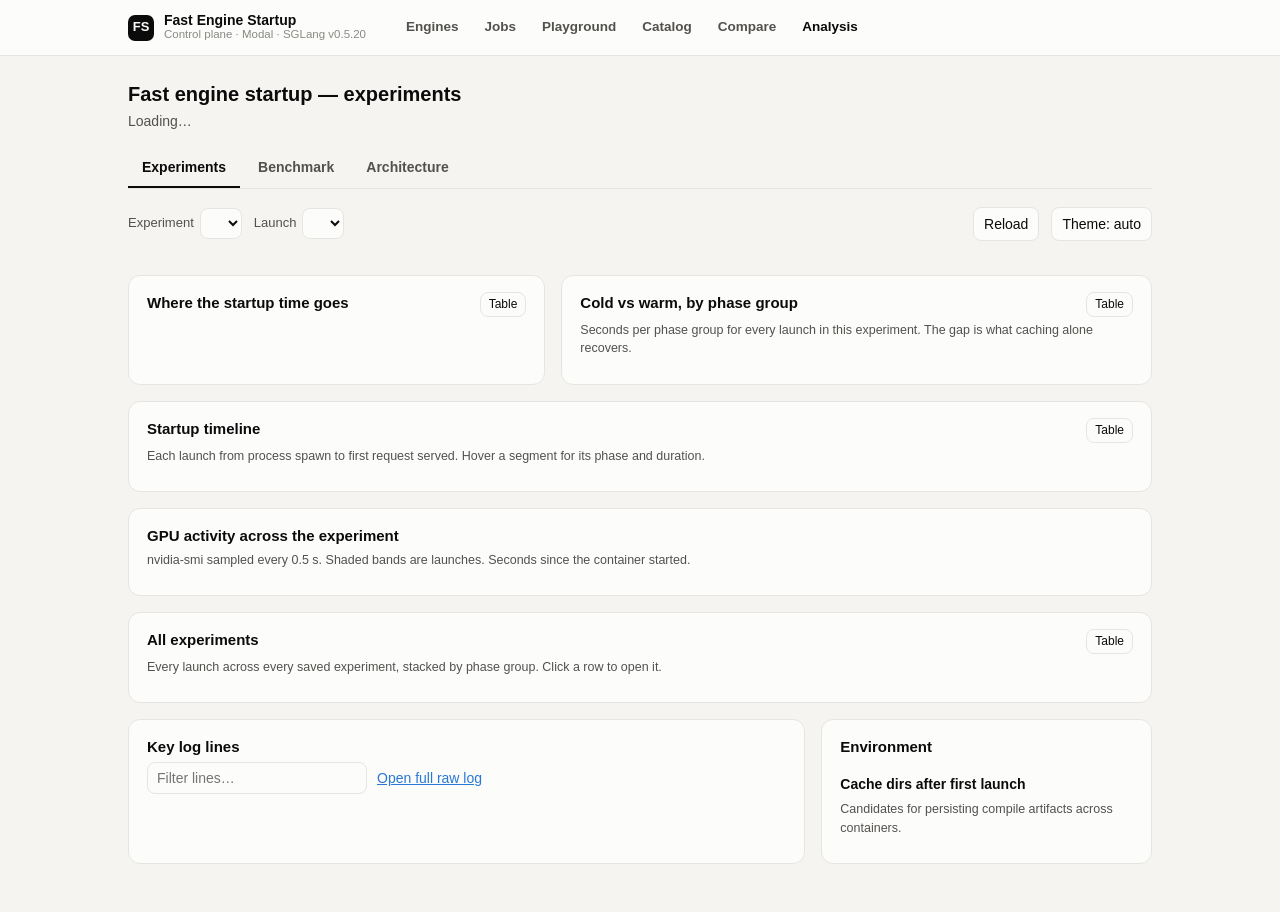
==== fes/web/index.html @ 3fb85814 "Fast engine startup: SGLang cold start on Modal Measure and cut SGLang v0.5.20 cold start for Qwen3-" ====
<!doctype html>
<html lang="en">
<head>
<meta charset="utf-8">
<meta name="viewport" content="width=device-width, initial-scale=1">
<title>Fast engine startup — experiments</title>
<style>
.viz-root {
  color-scheme: light;
  --surface-0: #f5f4f1;
  --surface-1: #fcfcfb;
  --surface-2: #f0efec;
  --text-primary: #0b0b0b;
  --text-secondary: #52514e;
  --text-muted: #8a8984;
  --grid: #e6e5e1;
  --axis: #c9c8c2;
  --border: #e6e5e1;
  --series-1: #2a78d6; --series-2: #eb6834; --series-3: #1baf7a; --series-4: #eda100; --series-5: #e87ba4;
  --good: #0ca30c; --good-text: #006300;
}
@media (prefers-color-scheme: dark) {
  :root:where(:not([data-theme="light"])) .viz-root {
    color-scheme: dark;
    --surface-0: #111110; --surface-1: #1a1a19; --surface-2: #262624;
    --text-primary: #ffffff; --text-secondary: #c3c2b7; --text-muted: #8f8e86;
    --grid: #2e2e2c; --axis: #4a4a46; --border: #2e2e2c;
    --series-1: #3987e5; --series-2: #d95926; --series-3: #199e70; --series-4: #c98500; --series-5: #d55181;
    --good-text: #3fc23f;
  }
}
:root[data-theme="dark"] .viz-root {
  color-scheme: dark;
  --surface-0: #111110; --surface-1: #1a1a19; --surface-2: #262624;
  --text-primary: #ffffff; --text-secondary: #c3c2b7; --text-muted: #8f8e86;
  --grid: #2e2e2c; --axis: #4a4a46; --border: #2e2e2c;
  --series-1: #3987e5; --series-2: #d95926; --series-3: #199e70; --series-4: #c98500; --series-5: #d55181;
  --good-text: #3fc23f;
}
* { box-sizing: border-box; }
body { margin: 0; }
.viz-root {
  min-height: 100vh; background: var(--surface-0); color: var(--text-primary);
  font: 14px/1.45 -apple-system, BlinkMacSystemFont, "Segoe UI", Inter, Helvetica, Arial, sans-serif;
  padding: 24px 28px 48px;
}
header h1 { font-size: 20px; margin: 0 0 2px; font-weight: 650; }
header p { margin: 0 0 18px; color: var(--text-secondary); }
.filters { display: flex; gap: 12px; flex-wrap: wrap; align-items: center; margin-bottom: 18px; }
.filters label { color: var(--text-secondary); font-size: 13px; display: flex; gap: 6px; align-items: center; }
select, button {
  font: inherit; color: var(--text-primary); background: var(--surface-1);
  border: 1px solid var(--border); border-radius: 8px; padding: 6px 10px; cursor: pointer;
}
button:hover, select:hover { background: var(--surface-2); }
.spacer { flex: 1; }
.meta { color: var(--text-muted); font-size: 12px; }
.kpis { display: grid; grid-template-columns: repeat(auto-fit, minmax(190px, 1fr)); gap: 12px; margin-bottom: 16px; }
.kpi { background: var(--surface-1); border: 1px solid var(--border); border-radius: 12px; padding: 14px 16px; }
.kpi .v { font-size: 28px; font-weight: 650; letter-spacing: -0.01em; font-variant-numeric: tabular-nums; }
.kpi .v small { font-size: 15px; font-weight: 500; color: var(--text-secondary); margin-left: 2px; }
.kpi .l { color: var(--text-secondary); font-size: 13px; }
.kpi .d { font-size: 12px; color: var(--text-muted); margin-top: 2px; }
.kpi .d.good { color: var(--good-text); }
.grid { display: grid; grid-template-columns: repeat(12, 1fr); gap: 16px; }
.card { background: var(--surface-1); border: 1px solid var(--border); border-radius: 12px; padding: 16px 18px; min-width: 0; }
.span-4 { grid-column: span 4; } .span-5 { grid-column: span 5; } .span-7 { grid-column: span 7; }
.span-8 { grid-column: span 8; } .span-12 { grid-column: span 12; } .span-6 { grid-column: span 6; }
@media (max-width: 1100px) { .card { grid-column: span 12 !important; } }
.card-head { display: flex; align-items: baseline; gap: 10px; margin-bottom: 4px; }
.card h2 { font-size: 15px; margin: 0; font-weight: 620; }
.card .sub { color: var(--text-secondary); font-size: 12.5px; margin: 0 0 10px; }
.card-head .toggle { margin-left: auto; font-size: 12px; padding: 3px 8px; }
svg text { fill: var(--text-secondary); font-size: 11.5px; font-variant-numeric: tabular-nums; }
svg .ink { fill: var(--text-primary); }
svg .muted { fill: var(--text-muted); }
.legend { display: flex; flex-wrap: wrap; gap: 6px 16px; margin-top: 8px; font-size: 12.5px; color: var(--text-secondary); }
.legend .item { display: flex; align-items: center; gap: 6px; }
.legend .sw { width: 10px; height: 10px; border-radius: 3px; flex: none; }
.legend .ln { width: 14px; height: 2px; border-radius: 1px; flex: none; }
.legend .val { color: var(--text-primary); font-variant-numeric: tabular-nums; font-weight: 600; }
table { border-collapse: collapse; width: 100%; font-size: 12.5px; font-variant-numeric: tabular-nums; }
th, td { text-align: left; padding: 6px 8px; border-bottom: 1px solid var(--border); }
th { color: var(--text-secondary); font-weight: 600; }
td.num, th.num { text-align: right; }
tr.sel td { background: var(--surface-2); }
tbody tr { cursor: default; }
.scroll { max-height: 340px; overflow: auto; }
pre.log { margin: 0; font: 11.5px/1.5 ui-monospace, Menlo, monospace; white-space: pre-wrap; word-break: break-all; color: var(--text-secondary); }
pre.log b { color: var(--text-primary); font-weight: 600; }
.row-inline { display: flex; gap: 10px; align-items: center; margin-bottom: 8px; flex-wrap: wrap; }
input[type=search] { font: inherit; background: var(--surface-1); color: var(--text-primary); border: 1px solid var(--border); border-radius: 8px; padding: 5px 9px; width: 220px; }
a { color: var(--series-1); }
.tip {
  position: fixed; pointer-events: none; z-index: 10; background: var(--surface-1); color: var(--text-primary);
  border: 1px solid var(--border); border-radius: 8px; padding: 8px 10px; font-size: 12px;
  box-shadow: 0 4px 16px rgba(0,0,0,.12); min-width: 140px; display: none;
}
.tip .t { color: var(--text-secondary); margin-bottom: 4px; }
.tip .r { display: flex; align-items: center; gap: 8px; }
.tip .r .k { width: 12px; height: 2px; border-radius: 1px; flex: none; }
.tip .r .n { color: var(--text-secondary); }
.tip .r .v { font-weight: 650; font-variant-numeric: tabular-nums; }
.hit { cursor: default; }
.hit:hover, .hit:focus { filter: brightness(1.12); outline: none; }
.dim { opacity: .5; transition: opacity .15s; }
.empty { color: var(--text-muted); padding: 30px; text-align: center; }
.tabs { display: flex; gap: 4px; margin: 0 0 18px; border-bottom: 1px solid var(--border); }
.tabs button { border: 0; border-bottom: 2px solid transparent; border-radius: 0; background: none; padding: 8px 14px;
  color: var(--text-secondary); font-weight: 560; }
.tabs button[aria-selected="true"] { color: var(--text-primary); border-bottom-color: var(--text-primary); }
.tabs button:hover { background: var(--surface-2); }
[hidden] { display: none !important; }
.notes { color: var(--text-secondary); font-size: 13px; margin: 0; padding-left: 18px; }
.notes li { margin: 3px 0; }
.notes b { color: var(--text-primary); }
.status { display: inline-flex; gap: 5px; align-items: center; font-weight: 600; }
.status.ok { color: var(--good-text); } .status.warn { color: var(--text-secondary); }
code { font: 11.5px ui-monospace, Menlo, monospace; background: var(--surface-2); padding: 1px 5px; border-radius: 5px; }
.diagram text { font-size: 12px; }
.diagram .box { fill: var(--surface-2); stroke: var(--axis); stroke-width: 1; }
.diagram .box.strong { fill: var(--surface-1); stroke: var(--text-secondary); stroke-width: 1.5; }
.diagram .title { fill: var(--text-primary); font-weight: 650; font-size: 13px; }
.diagram .edge { stroke: var(--text-muted); stroke-width: 1.5; fill: none; }
.diagram .edge-label { fill: var(--text-muted); font-size: 11px; }
/* control-plane top bar (copied from viz.css so this page's own styles stay as they are) */
.viz-root.console { padding: 0; background: var(--surface-0); }
.appbar { position: sticky; top: 0; z-index: 5; display: flex; align-items: center; gap: 28px; padding: 0 28px; height: 56px;
  background: var(--surface-1); border-bottom: 1px solid var(--border); }
.brand { display: flex; align-items: center; gap: 10px; min-width: 0; }
.brand .logo { width: 26px; height: 26px; border-radius: 7px; background: var(--text-primary); color: var(--surface-1);
  display: grid; place-items: center; font-weight: 700; font-size: 13px; flex: none; }
.brand .product { font-weight: 650; font-size: 14px; line-height: 1.1; }
.brand .env { font-size: 11.5px; color: var(--text-muted); line-height: 1.2; }
.topnav { display: flex; gap: 2px; height: 100%; }
.topnav a { display: flex; align-items: center; padding: 0 12px; color: var(--text-secondary); text-decoration: none; font-weight: 560;
  font-size: 13.5px; border-bottom: 2px solid transparent; margin-bottom: -1px; }
.topnav a:hover { color: var(--text-primary); }
.topnav a[aria-current="page"] { color: var(--text-primary); border-bottom-color: var(--text-primary); }
.appbar-right { margin-left: auto; display: flex; align-items: center; gap: 10px; }
.page { width: 80%; margin: 0 auto; padding: 22px 0 48px; display: flex; flex-direction: column; gap: 16px; }
.appbar { padding: 0 10%; }  /* header content lines up with the 80%-wide page */
@media (max-width: 1100px) { .page { width: auto; padding: 18px 20px 40px; } .appbar { padding: 0 20px; } }
.viz-root.console > .analysis { padding: 24px 10% 48px; }
.appbar .topnav a { border-bottom: 2px solid transparent; }
</style>
</head>
<body>
<div class="viz-root console" id="app">
  <header class="appbar">
    <div class="brand"><span class="logo">FS</span><div><div class="product">Fast Engine Startup</div><div class="env">Control plane · Modal · SGLang v0.5.20</div></div></div>
    <nav class="topnav">
      <a href="/">Engines</a>
      <a href="/jobs">Jobs</a>
      <a href="/playground">Playground</a>
      <a href="/catalog">Catalog</a>
      <a href="/compare">Compare</a>
      <a href="/analysis" aria-current="page">Analysis</a>
    </nav>
  </header>
  <div class="analysis">
  <header>
    <h1>Fast engine startup — experiments</h1>
    <p id="subtitle">Loading…</p>
  </header>

  <nav class="tabs" role="tablist">
    <button role="tab" data-tab="experiments" aria-selected="true">Experiments</button>
    <button role="tab" data-tab="bench" aria-selected="false">Benchmark</button>
    <button role="tab" data-tab="arch" aria-selected="false">Architecture</button>
  </nav>

  <section id="tab-bench" hidden>
    <section class="kpis" id="benchKpis"></section>
    <div class="grid">
      <div class="card span-12">
        <div class="card-head"><h2>Report: startup vs serving, by approach</h2><button class="toggle" data-table="tradeoff">Table</button></div>
        <p class="sub">One point per approach: median of its cold-start trials, with a line spanning the fastest to slowest start. Left: serving throughput at concurrency 32 (higher is better). Right: per-token latency for a single request (lower is better). Down-and-left on the left panel, or up-and-left on the right, means faster to start but worse to serve.</p>
        <div id="tradeoff"></div>
      </div>
      <div class="card span-12">
        <div class="card-head"><h2>Approach report</h2></div>
        <p class="sub">Medians over each approach's trials (range in brackets). Serving is measured right after startup; correctness compares greedy output of 3 fixed prompts with the baseline.</p>
        <div id="approachTable"></div>
      </div>
      <div class="card span-7">
        <div class="card-head"><h2>Findings</h2></div>
        <ul class="notes" id="reportNotes"></ul>
      </div>
      <div class="card span-5">
        <div class="card-head"><h2>How serving is measured</h2></div>
        <p class="sub">Runs right after the engine is ready, inside the same sandbox against <code>localhost</code>, so network latency to the client is excluded (<code>serving_load()</code> in <code>bench_runner.py</code>).</p>
        <ul class="notes">
          <li><b>Workload:</b> ~800-word prompt (~1,000 tokens), prefixed with the request number so no two requests share a cached prefix; exactly 256 output tokens (greedy, <code>ignore_eos</code>); streaming <code>/generate</code>.</li>
          <li><b>Concurrency 32:</b> 128 requests, 32 in flight at a time: throughput-bound.</li>
          <li><b>Concurrency 1:</b> 16 requests, one after another: latency-bound, where CUDA graphs matter most.</li>
          <li><b>TTFT:</b> request sent → first streamed chunk.</li>
          <li><b>ITL (per-token latency):</b> per request, (total − TTFT) ÷ (tokens − 1); p50/p99 across requests.</li>
          <li><b>Throughput:</b> all output tokens ÷ wall time of the whole batch.</li>
          <li><b>Correctness:</b> greedy output of 3 fixed prompts, hashed, compared with the baseline.</li>
          <li><b>Limits:</b> ITL is a per-request average (stalls inside a request are smoothed); a simple Python client, not SGLang's <code>bench_serving</code>, so compare approaches within this project rather than with published numbers; measures serving just after startup, not long steady state.</li>
        </ul>
      </div>
      <div class="card span-12">
        <div class="card-head"><h2>Cold-start trials by approach</h2><button class="toggle" data-table="dots">Table</button></div>
        <p class="sub">One fresh sandbox per trial. Each dot is one trial; the tick is the median. Same rows across panels, so a change in one phase can be read against the total.</p>
        <div id="dots"></div>
      </div>
      <div class="card span-7">
        <div class="card-head"><h2>Serving quality after startup</h2></div>
        <p class="sub">Streaming load right after ready: 128 requests at concurrency 32, 800-word prompts, 256 output tokens. Correctness compares greedy output of 3 fixed prompts against the baseline.</p>
        <div id="serving"></div>
      </div>
      <div class="card span-5">
        <div class="card-head"><h2>What the trials say so far</h2></div>
        <ul class="notes" id="benchNotes"></ul>
      </div>
    </div>
  </section>

  <section id="tab-arch" hidden>
    <div class="grid">
      <div class="card span-12">
        <div class="card-head"><h2>Architecture: artifact catalog, scheduler, workers</h2></div>
        <p class="sub">Startup is treated as assembling artifacts. The scheduler reads the catalog, prepares on CPU what it can, claims GPUs late, and learns its estimates from every launch. Live numbers below come from the catalog in Postgres and <code>results/scheduler/</code>.</p>
        <div id="diagram"></div>
      </div>
      <div class="card span-12">
        <div class="card-head"><h2>Scheduler: predicted vs actual, against the original experiment</h2><button class="toggle" data-table="pred">Table</button></div>
        <p class="sub">Each start's plan (predicted) against what the engine reported (actual), split by the same step categories.</p>
        <div id="pred"></div>
      </div>
      <div class="card span-6">
        <div class="card-head"><h2>Learned timings</h2></div>
        <p class="sub">Priors from the vanilla baseline, refined by an EWMA after each launch.</p>
        <div id="stats"></div>
      </div>
      <div class="card span-6">
        <div class="card-head"><h2>Artifact catalog</h2></div>
        <p class="sub">Content-addressed keys. The compile key hashes SGLang version, GPU, TP and the model's config.json, not the weights, so a new revision of the same architecture reuses it. Validated = an engine served traffic with it.</p>
        <div id="artifacts"></div>
      </div>
      <div class="card span-12">
        <div class="card-head"><h2>Engines</h2></div>
        <p class="sub">Registered by the scheduler; removed on stop.</p>
        <div id="engines"></div>
      </div>
    </div>
  </section>

  <section id="tab-experiments">
  <div class="filters">
    <label>Experiment <select id="runSel"></select></label>
    <label>Launch <select id="launchSel"></select></label>
    <span class="spacer"></span>
    <span class="meta" id="meta"></span>
    <button id="reload" title="Re-read ./results">Reload</button>
    <button id="theme" title="Toggle light/dark">Theme: auto</button>
  </div>

  <section class="kpis" id="kpis"></section>

  <div class="grid">
    <div class="card span-5">
      <div class="card-head"><h2>Where the startup time goes</h2><button class="toggle" data-table="donut">Table</button></div>
      <p class="sub" id="donutSub"></p>
      <div id="donut"></div>
    </div>
    <div class="card span-7">
      <div class="card-head"><h2>Cold vs warm, by phase group</h2><button class="toggle" data-table="compare">Table</button></div>
      <p class="sub">Seconds per phase group for every launch in this experiment. The gap is what caching alone recovers.</p>
      <div id="compare"></div>
    </div>

    <div class="card span-12">
      <div class="card-head"><h2>Startup timeline</h2><button class="toggle" data-table="gantt">Table</button></div>
      <p class="sub">Each launch from process spawn to first request served. Hover a segment for its phase and duration.</p>
      <div id="gantt"></div>
    </div>

    <div class="card span-12">
      <div class="card-head"><h2>GPU activity across the experiment</h2></div>
      <p class="sub" id="gpuSub">nvidia-smi sampled every 0.5 s. Shaded bands are launches. Seconds since the container started.</p>
      <div id="gpuUtil"></div>
      <div id="gpuMem"></div>
      <div class="legend" id="gpuLegend"></div>
    </div>

    <div class="card span-12">
      <div class="card-head"><h2>All experiments</h2><button class="toggle" data-table="all">Table</button></div>
      <p class="sub">Every launch across every saved experiment, stacked by phase group. Click a row to open it.</p>
      <div id="all"></div>
    </div>

    <div class="card span-8">
      <div class="card-head"><h2>Key log lines</h2></div>
      <div class="row-inline">
        <input type="search" id="logFilter" placeholder="Filter lines…">
        <a id="rawLog" href="#" target="_blank" rel="noopener">Open full raw log</a>
      </div>
      <div class="scroll"><pre class="log" id="log"></pre></div>
    </div>
    <div class="card span-4">
      <div class="card-head"><h2>Environment</h2></div>
      <div id="env"></div>
      <h2 style="font-size:14px;margin:16px 0 6px">Cache dirs after first launch</h2>
      <p class="sub">Candidates for persisting compile artifacts across containers.</p>
      <div class="scroll" style="max-height:220px" id="cache"></div>
    </div>
  </div>
  </section>
  </div>
  <div class="tip" id="tip" role="status" aria-live="polite"></div>
</div>

<script>
"use strict";
const NS = "http://www.w3.org/2000/svg";
const $ = (id) => document.getElementById(id);
const css = (v) => getComputedStyle($("app")).getPropertyValue(v).trim();
const SERIES = ["--series-1", "--series-2", "--series-3", "--series-4", "--series-5"];
const color = (i) => css(SERIES[i % SERIES.length]);
const fmt = (s, d = 1) => (s == null || isNaN(s) ? "—" : Number(s).toFixed(d));
const state = { runs: [], run: null, launch: 0, tables: {} };

function el(tag, attrs = {}, parent) {
  const e = document.createElementNS(NS, tag);
  for (const [k, v] of Object.entries(attrs)) e.setAttribute(k, v);
  if (parent) parent.appendChild(e);
  return e;
}
function h(tag, attrs = {}, text) {
  const e = document.createElement(tag);
  for (const [k, v] of Object.entries(attrs)) e.setAttribute(k, v);
  if (text != null) e.textContent = text;
  return e;
}
function text(parent, x, y, str, attrs = {}) {
  const t = el("text", { x, y, ...attrs }, parent);
  t.textContent = str;
  return t;
}
function niceTicks(max, n = 5) {
  if (max <= 0) return [0];
  const raw = max / n, mag = 10 ** Math.floor(Math.log10(raw));
  const step = [1, 2, 2.5, 5, 10].map((m) => m * mag).find((s) => s >= raw);
  const out = [];
  for (let v = 0; v <= max + 1e-9; v += step) out.push(+v.toFixed(6));
  if (out[out.length - 1] < max) out.push(+(out[out.length - 1] + step).toFixed(6));  // axis always covers the data
  return out;
}
function roundedBar(parent, x, y, w, hgt, fill, { left = true, right = true, r = 4 } = {}) {
  // 4px rounded data-ends; square where a segment touches its neighbor.
  r = Math.min(r, w / 2, hgt / 2);
  const rl = left ? r : 0, rr = right ? r : 0;
  const d = `M${x + rl},${y} H${x + w - rr} ${rr ? `A${rr},${rr} 0 0 1 ${x + w},${y + rr}` : ""} V${y + hgt - rr}
    ${rr ? `A${rr},${rr} 0 0 1 ${x + w - rr},${y + hgt}` : ""} H${x + rl} ${rl ? `A${rl},${rl} 0 0 1 ${x},${y + hgt - rl}` : ""}
    V${y + rl} ${rl ? `A${rl},${rl} 0 0 1 ${x + rl},${y}` : ""} Z`;
  return el("path", { d, fill }, parent);
}

// ---------- tooltip ----------
const tip = $("tip");
function showTip(evt, title, rows) {
  tip.replaceChildren();
  tip.appendChild(h("div", { class: "t" }, title));
  for (const r of rows) {
    const row = h("div", { class: "r" });
    if (r.color) { const k = h("span", { class: "k" }); k.style.background = r.color; row.appendChild(k); }
    row.appendChild(h("span", { class: "v" }, r.value));
    if (r.name) row.appendChild(h("span", { class: "n" }, r.name));
    tip.appendChild(row);
  }
  tip.style.display = "block";
  const pad = 14, bw = tip.offsetWidth, bh = tip.offsetHeight;
  let x = (evt.clientX ?? 0) + pad, y = (evt.clientY ?? 0) + pad;
  if (evt.type === "focus") { const b = evt.target.getBoundingClientRect(); x = b.right + pad; y = b.top; }
  if (x + bw > innerWidth - 8) x = (evt.clientX ?? innerWidth) - bw - pad;
  if (y + bh > innerHeight - 8) y = innerHeight - bh - 8;
  tip.style.left = x + "px"; tip.style.top = y + "px";
}
const hideTip = () => (tip.style.display = "none");
function hover(node, fn) {
  node.classList.add("hit");
  node.setAttribute("tabindex", "0");
  const on = (e) => { const [t, rows] = fn(); showTip(e, t, rows); };
  node.addEventListener("pointermove", on);
  node.addEventListener("focus", on);
  node.addEventListener("pointerleave", hideTip);
  node.addEventListener("blur", hideTip);
}

// ---------- table-view toggle ----------
function mount(id, drawChart, drawTable) {
  const host = $(id);
  host.replaceChildren();
  if (state.tables[id]) host.appendChild(drawTable()); else drawChart(host);
}
function table(headers, rows, numCols = []) {
  const t = h("table"), thead = h("thead"), tr = h("tr");
  headers.forEach((c, i) => tr.appendChild(h("th", numCols.includes(i) ? { class: "num" } : {}, c)));
  thead.appendChild(tr); t.appendChild(thead);
  const tb = h("tbody");
  for (const r of rows) {
    const row = h("tr");
    r.forEach((c, i) => row.appendChild(h("td", numCols.includes(i) ? { class: "num" } : {}, c)));
    tb.appendChild(row);
  }
  t.appendChild(tb);
  return t;
}
document.querySelectorAll(".toggle").forEach((b) =>
  b.addEventListener("click", () => {
    const k = b.dataset.table;
    state.tables[k] = !state.tables[k];
    b.textContent = state.tables[k] ? "Chart" : "Table";
    render();
  })
);

// ---------- data ----------
async function loadRuns() {
  state.runs = await (await fetch("/api/runs")).json();
  const sel = $("runSel");
  const keep = state.run?.run_id;
  sel.replaceChildren();
  for (const r of state.runs) {
    const o = h("option", { value: r.run_id }, `${r.run_id}${r.extra_args ? "  [" + r.extra_args + "]" : "  [vanilla]"}`);
    sel.appendChild(o);
  }
  if (!state.runs.length) {
    $("subtitle").textContent = "No experiments in ./results yet. Run: uv run fes-bench -a baseline";
    return;
  }
  await selectRun(keep && state.runs.some((r) => r.run_id === keep) ? keep : state.runs[0].run_id);
}
async function selectRun(id) {
  document.querySelectorAll(".card").forEach((c) => c.classList.add("dim"));
  state.run = await (await fetch(`/api/run/${id}`)).json();
  document.querySelectorAll(".card").forEach((c) => c.classList.remove("dim"));
  $("runSel").value = id;
  const ls = $("launchSel");
  ls.replaceChildren();
  state.run.launches.forEach((l, i) => ls.appendChild(h("option", { value: i }, `Run ${l.run} (${l.label})`)));
  state.launch = Math.min(state.launch, state.run.launches.length - 1);
  ls.value = state.launch;
  render();
}
$("runSel").addEventListener("change", (e) => selectRun(e.target.value));
$("launchSel").addEventListener("change", (e) => { state.launch = +e.target.value; render(); });
$("reload").addEventListener("click", loadRuns);
$("logFilter").addEventListener("input", renderLog);

// ---------- theme ----------
const themes = ["auto", "light", "dark"];
let themeIdx = 0;
$("theme").addEventListener("click", () => {
  themeIdx = (themeIdx + 1) % 3;
  const t = themes[themeIdx];
  if (t === "auto") document.documentElement.removeAttribute("data-theme");
  else document.documentElement.setAttribute("data-theme", t);
  $("theme").textContent = "Theme: " + t;
  render();
});
matchMedia("(prefers-color-scheme: dark)").addEventListener("change", () => render());

// ---------- render ----------
function render() {
  const run = state.run;
  if (!run) return;
  const L = run.launches[state.launch];
  $("subtitle").textContent =
    `${run.model} · TP=${run.tp} · ${run.gpu_count}× ${run.gpu.split(",")[0]} · SGLang ${run.sglang}` +
    (run.extra_args ? ` · flags: ${run.extra_args}` : " · vanilla flags");
  $("meta").textContent = `${state.runs.length} experiment${state.runs.length === 1 ? "" : "s"} in ./results`;
  renderKpis(run, L);
  renderDonut(run, L);
  renderCompare(run);
  renderGantt(run);
  renderGpu(run);
  renderAll();
  renderLog();
  renderEnv(run);
}

function kpi(value, unit, label, detail, good) {
  const d = h("div", { class: "kpi" });
  const v = h("div", { class: "v" }, value);
  if (unit) v.appendChild(h("small", {}, unit));
  d.append(v, h("div", { class: "l" }, label));
  if (detail) d.appendChild(h("div", { class: "d" + (good ? " good" : "") }, detail));
  return d;
}
function renderKpis(run, L) {
  const box = $("kpis");
  box.replaceChildren();
  const cold = run.launches[0], warm = run.launches[run.launches.length - 1];
  const gb = (L.weight_gb_per_gpu || 0) * run.tp;
  const busy = L.gpu_busy || {};
  box.append(
    kpi(fmt(L.ready_s), "s", `Spawn → first request (${L.label})`,
        run.container_start_s != null && L.run === 1 ? `+ ${fmt(run.container_start_s)} s container start` : "reused container"),
    kpi(fmt(L.load_s), "s", "Weight load",
        gb && L.load_s ? `${fmt(gb, 1)} GB at ${fmt(gb / L.load_s, 2)} GB/s` : ""),
    kpi(fmt(L.groups[3]), "s", "CUDA graph capture",
        L.prefill_graph_sizes ? `${L.prefill_graph_sizes} prefill + ${L.decode_graph_sizes} decode sizes` : ""),
    kpi(busy.window_s ? fmt((100 * busy.active_s) / busy.window_s, 0) : "—", "%", "GPU active while reserved",
        busy.window_s ? `${fmt(busy.active_s, 0)} s with kernels of ${fmt(busy.window_s, 0)} s (GPU 0)` : ""),
    run.launches.length > 1
      ? kpi(fmt(cold.ready_s - warm.ready_s), "s", "Recovered by warm caches",
            `${fmt((100 * (cold.ready_s - warm.ready_s)) / cold.ready_s, 0)}% of cold startup`, true)
      : kpi("—", "", "Recovered by warm caches", "needs ≥2 launches"),
  );
}

function renderDonut(run, L) {
  const total = L.groups.reduce((a, b) => a + b, 0);
  $("donutSub").textContent = `Run ${L.run} (${L.label}): share of ${fmt(total)} s from spawn to first request, in five phase groups.`;
  mount("donut", (host) => {
    const W = 500, H = 250, cx = 125, cy = 125, R = 110, r = 70;
    const svg = el("svg", { viewBox: `0 0 ${W} ${H}`, width: "100%", role: "img",
      "aria-label": "Donut chart of startup time by phase group" }, host);
    let a0 = -Math.PI / 2;
    const surface = css("--surface-1");
    L.groups.forEach((v, i) => {
      if (v <= 0) return;
      const a1 = a0 + (v / total) * Math.PI * 2;
      const large = a1 - a0 > Math.PI ? 1 : 0;
      const p = (rad, ang) => [cx + rad * Math.cos(ang), cy + rad * Math.sin(ang)];
      const [x0, y0] = p(R, a0), [x1, y1] = p(R, a1), [x2, y2] = p(r, a1), [x3, y3] = p(r, a0);
      const path = el("path", {
        d: `M${x0},${y0} A${R},${R} 0 ${large} 1 ${x1},${y1} L${x2},${y2} A${r},${r} 0 ${large} 0 ${x3},${y3} Z`,
        fill: color(i), stroke: surface, "stroke-width": 2, "stroke-linejoin": "round",
      }, svg);
      hover(path, () => [run.groups[i], [{ value: `${fmt(v)} s`, name: `${fmt((100 * v) / total, 0)}% of startup`, color: color(i) }]]);
      a0 = a1;
    });
    text(svg, cx, cy - 4, `${fmt(total, 0)} s`, { "text-anchor": "middle", class: "ink", "font-size": 26, "font-weight": 650 });
    text(svg, cx, cy + 16, L.label === "cold" ? "cold start" : L.label.startsWith("group") ? `${L.label} · cold` : "warm start", { "text-anchor": "middle", class: "muted", "font-size": 12 });
    // legend doubles as direct labels: swatch, name, value, share
    L.groups.forEach((v, i) => {
      const y = 38 + i * 38;
      roundedBar(svg, 262, y - 9, 10, 10, color(i), { r: 3 });
      text(svg, 280, y, run.groups[i], { class: "ink", "font-size": 12 });
      text(svg, 280, y + 16, `${fmt(v)} s · ${fmt((100 * v) / total, 0)}%`, { "font-size": 12 });
    });
  }, () => table(["Phase group", "Seconds", "Share"],
      L.groups.map((v, i) => [run.groups[i], fmt(v), fmt((100 * v) / total, 0) + "%"]), [1, 2]));
}

function renderCompare(run) {
  const Ls = run.launches;
  mount("compare", (host) => {
    const W = 680, rowH = 18, gapIn = 4, gapOut = 16, left = 230, right = 56;
    const H = 20 + run.groups.length * (Ls.length * (rowH + gapIn) + gapOut) + 20;
    const svg = el("svg", { viewBox: `0 0 ${W} ${H}`, width: "100%", role: "img", "aria-label": "Cold vs warm by phase group" }, host);
    const max = Math.max(...Ls.flatMap((l) => l.groups));
    const ticks = niceTicks(max, 4), xmax = ticks[ticks.length - 1];
    const x = (v) => left + (v / xmax) * (W - left - right);
    const plotBottom = H - 20;
    for (const t of ticks) {
      el("line", { x1: x(t), x2: x(t), y1: 10, y2: plotBottom, stroke: css("--grid") }, svg);
      text(svg, x(t), H - 4, `${t}s`, { "text-anchor": "middle" });
    }
    let y = 18;
    run.groups.forEach((g, gi) => {
      const blockH = Ls.length * (rowH + gapIn) - gapIn;
      text(svg, left - 10, y + blockH / 2 + 4, g, { "text-anchor": "end", class: "ink", "font-size": 12 });
      Ls.forEach((l, li) => {
        const v = l.groups[gi];
        const bar = roundedBar(svg, left, y, Math.max(x(v) - left, 1), rowH, color(gi), { left: false });
        if (li > 0) bar.setAttribute("fill-opacity", 0.42);
        hover(bar, () => [g, Ls.map((o) => ({ value: `${fmt(o.groups[gi])} s`, name: `run ${o.run} (${o.label})`, color: color(gi) }))]);
        text(svg, x(v) + 6, y + rowH / 2 + 4, `${fmt(v)}s`, { class: li === 0 ? "ink" : "" });
        y += rowH + gapIn;
      });
      y += gapOut - gapIn;
    });
    el("line", { x1: left, x2: left, y1: 10, y2: plotBottom, stroke: css("--axis") }, svg);
    const leg = h("div", { class: "legend" });
    Ls.forEach((l, li) => {
      const it = h("span", { class: "item" }), sw = h("span", { class: "sw" });
      sw.style.background = css("--text-secondary"); sw.style.opacity = li === 0 ? 1 : 0.42;
      it.append(sw, h("span", {}, `Run ${l.run} (${l.label})`), h("span", { class: "val" }, ` ${fmt(l.ready_s)} s total`));
      leg.appendChild(it);
    });
    host.appendChild(leg);
  }, () => table(["Phase group", ...Ls.map((l) => `Run ${l.run} (${l.label}) s`), ...(Ls.length > 1 ? ["Δ s"] : [])],
      run.groups.map((g, i) => [g, ...Ls.map((l) => fmt(l.groups[i])),
        ...(Ls.length > 1 ? [fmt(Ls[0].groups[i] - Ls[Ls.length - 1].groups[i])] : [])]),
      Ls.map((_, i) => i + 1).concat(Ls.length > 1 ? [Ls.length + 1] : [])));
}

function renderGantt(run) {
  const Ls = run.launches;
  mount("gantt", (host) => {
    const W = 1200, left = 120, right = 70, rowH = 26, rowGap = 22, top = 10;
    const H = top + Ls.length * (rowH + rowGap) + 26;
    const svg = el("svg", { viewBox: `0 0 ${W} ${H}`, width: "100%", role: "img", "aria-label": "Startup timeline per launch" }, host);
    const max = Math.max(...Ls.map((l) => l.ready_s));
    const ticks = niceTicks(max, 8), xmax = ticks[ticks.length - 1];
    const x = (v) => left + (v / xmax) * (W - left - right);
    for (const t of ticks) {
      el("line", { x1: x(t), x2: x(t), y1: top, y2: H - 24, stroke: css("--grid") }, svg);
      text(svg, x(t), H - 8, `${t}s`, { "text-anchor": "middle" });
    }
    Ls.forEach((l, li) => {
      const y = top + li * (rowH + rowGap) + 8;
      text(svg, left - 12, y + rowH / 2 + 4, `Run ${l.run} (${l.label})`, { "text-anchor": "end", class: "ink", "font-size": 12.5 });
      const segs = l.segments;
      segs.forEach((s, si) => {
        const x0 = x(s.start), w = Math.max(x(s.end) - x0 - 2, 0.8);
        const bar = roundedBar(svg, x0, y, w, rowH, color(s.group), { left: si === 0, right: si === segs.length - 1 });
        hover(bar, () => [s.name, [
          { value: `${fmt(s.end - s.start)} s`, name: run.groups[s.group], color: color(s.group) },
          { value: `${fmt(s.start)}–${fmt(s.end)} s`, name: "from spawn" },
        ]]);
        // label inside the fill: white or ink by the fill's luminance
        if (w > 46) text(svg, x0 + w / 2, y + rowH / 2 + 4, `${fmt(s.end - s.start, 0)}s`, { "text-anchor": "middle", "font-size": 11 })
          .style.fill = s.group <= 1 ? "#ffffff" : "#0b0b0b";
      });
      text(svg, x(l.ready_s) + 8, y + rowH / 2 + 5, `${fmt(l.ready_s)} s`, { class: "ink", "font-weight": 650, "font-size": 13 });
    });
    const leg = h("div", { class: "legend" });
    run.groups.forEach((g, i) => {
      const it = h("span", { class: "item" }), sw = h("span", { class: "sw" });
      sw.style.background = color(i); it.append(sw, h("span", {}, g)); leg.appendChild(it);
    });
    host.appendChild(leg);
  }, () => table(["Launch", "Segment", "Group", "Start s", "End s", "Duration s"],
      Ls.flatMap((l) => l.segments.map((s) => [`Run ${l.run} (${l.label})`, s.name, run.groups[s.group],
        fmt(s.start), fmt(s.end), fmt(s.end - s.start)])), [3, 4, 5]));
}

function renderGpu(run) {
  const gpus = Object.keys(run.gpu_series).sort();
  const hostU = $("gpuUtil"), hostM = $("gpuMem");
  hostU.replaceChildren(); hostM.replaceChildren(); $("gpuLegend").replaceChildren();
  if (!gpus.length) { hostU.appendChild(h("div", { class: "empty" }, "No GPU samples for this experiment.")); return; }
  const all = run.gpu_series[gpus[0]].t;
  const tmin = Math.max(0, all[0]), tmax = all[all.length - 1];
  const panels = [
    { host: hostU, key: "util", label: "GPU util (%)", max: 100, unit: "%", fixed: [0, 25, 50, 75, 100] },
    { host: hostM, key: "mem_gb", label: "GPU memory (GB)", max: 80, unit: " GB", fixed: [0, 20, 40, 60, 80] },
  ];
  const W = 1200, left = 60, right = 20;
  const x = (t) => left + ((t - tmin) / (tmax - tmin)) * (W - left - right);
  const lineColor = (gi) => color(gi);
  const svgs = [];
  panels.forEach((P, pi) => {
    const H = pi === 0 ? 200 : 186, top = pi === 0 ? 40 : 24, bottom = pi === 0 ? 10 : 26;
    const y = (v) => top + (1 - v / P.max) * (H - top - bottom);
    const svg = el("svg", { viewBox: `0 0 ${W} ${H}`, width: "100%", role: "img", "aria-label": P.label }, P.host);
    svgs.push({ svg, H, top, bottom, y, P });
    run.launches.forEach((l) => {
      const a = x(l.launch_offset_s), b = x(l.launch_offset_s + l.ready_s);
      el("rect", { x: a, y: top, width: Math.max(b - a, 1), height: H - top - bottom, fill: css("--surface-2") }, svg);
      if (pi === 0) text(svg, (a + b) / 2, 30, `run ${l.run} (${l.label}) · ${fmt(l.ready_s, 0)} s`, { "text-anchor": "middle", "font-size": 11.5 });
    });
    for (const v of P.fixed) {
      el("line", { x1: left, x2: W - right, y1: y(v), y2: y(v), stroke: css("--grid") }, svg);
      text(svg, left - 8, y(v) + 4, v, { "text-anchor": "end" });
    }
    text(svg, left, top - (pi === 0 ? 26 : 10), P.label, { class: "ink", "font-size": 12 });
    if (pi === 1) {
      for (const t of niceTicks(tmax, 10)) {
        if (t < tmin) continue;
        text(svg, x(t), H - 8, `${t}s`, { "text-anchor": "middle" });
      }
    }
    gpus.forEach((g, gi) => {
      const s = run.gpu_series[g];
      const pts = s.t.map((t, i) => `${x(t).toFixed(1)},${y(s[P.key][i]).toFixed(1)}`).join(" ");
      el("polyline", { points: pts, fill: "none", stroke: lineColor(gi), "stroke-width": 2, "stroke-linejoin": "round",
        "stroke-opacity": gi === 0 ? 1 : 0.85 }, svg);
    });
  });
  // shared crosshair across both panels
  const s0 = run.gpu_series[gpus[0]];
  const cross = svgs.map(({ svg, H, top, bottom }) =>
    el("line", { y1: top, y2: H - bottom, stroke: css("--text-muted"), "stroke-width": 1, visibility: "hidden" }, svg));
  svgs.forEach(({ svg, H }) => {
    const hit = el("rect", { x: left, y: 0, width: W - left - right, height: H, fill: "transparent" }, svg);
    hit.addEventListener("pointermove", (e) => {
      const b = svg.getBoundingClientRect();
      const t = tmin + ((e.clientX - b.left) * (W / b.width) - left) / (W - left - right) * (tmax - tmin);
      let i = 0, best = Infinity;
      s0.t.forEach((tt, k) => { const d = Math.abs(tt - t); if (d < best) { best = d; i = k; } });
      const X = x(s0.t[i]);
      cross.forEach((c) => { c.setAttribute("x1", X); c.setAttribute("x2", X); c.setAttribute("visibility", "visible"); });
      const inLaunch = run.launches.find((l) => s0.t[i] >= l.launch_offset_s && s0.t[i] <= l.launch_offset_s + l.ready_s);
      let phase = "";
      if (inLaunch) {
        const rel = s0.t[i] - inLaunch.launch_offset_s;
        const seg = inLaunch.segments.find((sg) => rel >= sg.start && rel <= sg.end);
        phase = ` · run ${inLaunch.run} ${seg ? seg.name : ""} (+${fmt(rel)} s)`;
      }
      showTip(e, `t = ${fmt(s0.t[i])} s${phase}`, gpus.flatMap((g, gi) => {
        const s = run.gpu_series[g];
        return [{ value: `${s.util[i] ?? "—"}% · ${fmt(s.mem_gb[i])} GB`, name: `GPU ${g}`, color: lineColor(gi) }];
      }));
    });
    hit.addEventListener("pointerleave", () => { hideTip(); cross.forEach((c) => c.setAttribute("visibility", "hidden")); });
  });
  gpus.forEach((g, gi) => {
    const it = h("span", { class: "item" }), ln = h("span", { class: "ln" });
    ln.style.background = lineColor(gi); it.append(ln, h("span", {}, `GPU ${g}`));
    $("gpuLegend").appendChild(it);
  });
}

function renderAll() {
  const rows = state.runs.flatMap((r) => r.launches.map((l) => ({ r, l })));
  mount("all", (host) => {
    if (!rows.length) return host.appendChild(h("div", { class: "empty" }, "No experiments yet."));
    const W = 1200, left = 330, right = 70, rowH = 16, gap = 10, top = 6;
    const H = top + rows.length * (rowH + gap) + 24;
    const svg = el("svg", { viewBox: `0 0 ${W} ${H}`, width: "100%", role: "img", "aria-label": "All launches by phase group" }, host);
    const max = Math.max(...rows.map(({ l }) => l.ready_s));
    const ticks = niceTicks(max, 8), xmax = ticks[ticks.length - 1];
    const x = (v) => left + (v / xmax) * (W - left - right);
    for (const t of ticks) {
      el("line", { x1: x(t), x2: x(t), y1: top, y2: H - 22, stroke: css("--grid") }, svg);
      text(svg, x(t), H - 6, `${t}s`, { "text-anchor": "middle" });
    }
    rows.forEach(({ r, l }, i) => {
      const y = top + i * (rowH + gap);
      const selected = state.run && r.run_id === state.run.run_id && l.run === state.run.launches[state.launch].run;
      if (selected) el("rect", { x: 0, y: y - 4, width: W, height: rowH + 8, rx: 6, fill: css("--surface-2") }, svg);
      const lbl = text(svg, left - 12, y + rowH / 2 + 4,
        `${r.run_id} · run ${l.run} (${l.label})${r.extra_args ? " · " + r.extra_args : ""}`,
        { "text-anchor": "end", class: "ink", "font-size": 12 });
      lbl.style.cursor = "pointer";
      lbl.addEventListener("click", () => { state.launch = l.run - 1; selectRun(r.run_id); });
      let x0 = 0;
      const nz = l.groups.map((v, gi) => [v, gi]).filter(([v]) => v > 0);
      nz.forEach(([v, gi], k) => {
        const bx = x(x0), w = Math.max(x(x0 + v) - bx - 2, 0.8);
        const bar = roundedBar(svg, bx, y, w, rowH, color(gi), { left: k === 0, right: k === nz.length - 1 });
        hover(bar, () => [`${r.run_id} · run ${l.run} (${l.label})`, [{ value: `${fmt(v)} s`, name: state.run.groups[gi], color: color(gi) },
          { value: `${fmt(l.ready_s)} s`, name: "total to first request" }]]);
        bar.addEventListener("click", () => { state.launch = l.run - 1; selectRun(r.run_id); });
        x0 += v;
      });
      text(svg, x(l.ready_s) + 8, y + rowH / 2 + 4, `${fmt(l.ready_s)} s`, { class: "ink", "font-weight": 600 });
    });
  }, () => table(["Experiment", "Flags", "Launch", "Ready s", "Weight load s", ...state.run.groups.map((g) => g.split(" (")[0] + " s")],
      rows.map(({ r, l }) => [r.run_id, r.extra_args || "vanilla", `run ${l.run} (${l.label})`, fmt(l.ready_s), fmt(l.load_s), ...l.groups.map((v) => fmt(v))]),
      [3, 4, 5, 6, 7, 8, 9]));
}

function renderLog() {
  const run = state.run;
  if (!run) return;
  const L = run.launches[state.launch];
  $("rawLog").href = `/api/run/${run.run_id}/log/${L.run}`;
  const q = $("logFilter").value.toLowerCase();
  const pre = $("log");
  pre.replaceChildren();
  const lines = L.key_lines.filter((k) => !q || k.line.toLowerCase().includes(q));
  if (!lines.length) { pre.textContent = "No matching lines."; return; }
  for (const k of lines) {
    const b = document.createElement("b");
    b.textContent = k.t.toFixed(1).padStart(7) + "s  ";
    pre.append(b, document.createTextNode(k.line + "\n"));
  }
}

function renderEnv(run) {
  const L = run.launches[0];
  const rows = [
    ["Experiment", run.run_id],
    ["Model", run.model],
    ["Tensor parallel", String(run.tp)],
    ["GPU", `${run.gpu_count}× ${run.gpu}`],
    ["SGLang", run.sglang],
    ["Extra flags", run.extra_args || "none (vanilla)"],
    ["Weights per GPU", L.weight_gb_per_gpu ? `${fmt(L.weight_gb_per_gpu, 2)} GB` : "—"],
    ["KV cache tokens", L.kv_tokens ? L.kv_tokens.toLocaleString() : "—"],
    ["Container start", run.container_start_s != null ? `${fmt(run.container_start_s)} s` : "—"],
  ];
  const t = h("table"), tb = h("tbody");
  rows.forEach(([k, v]) => { const tr = h("tr"); tr.append(h("th", {}, k), h("td", {}, v)); tb.appendChild(tr); });
  t.appendChild(tb);
  $("env").replaceChildren(t);
  const cache = Object.entries(run.cache_dirs || {});
  $("cache").replaceChildren(cache.length ? table(["Size", "Path"], cache.map(([p, s]) => [s, p]))
    : h("div", { class: "empty" }, "Not recorded."));
}

// ================================================================ tabs
state.tab = "experiments";
state.arch = null;
document.querySelectorAll(".tabs button").forEach((b) =>
  b.addEventListener("click", () => {
    state.tab = b.dataset.tab;
    history.replaceState(null, "", "#" + state.tab);
    document.querySelectorAll(".tabs button").forEach((x) => x.setAttribute("aria-selected", String(x === b)));
    for (const t of ["experiments", "bench", "arch"]) $("tab-" + t).hidden = t !== state.tab;
    renderTab();
  })
);
async function renderTab() {
  if (state.tab === "bench") renderBench();
  if (state.tab === "arch") {
    state.arch = await (await fetch("/api/architecture")).json();
    renderArch();
  }
}
const median = (xs) => { const a = [...xs].sort((x, y) => x - y); const m = a.length >> 1; return a.length % 2 ? a[m] : (a[m - 1] + a[m]) / 2; };
function statusEl(ok, okText, badText) {
  const sp = h("span", { class: "status " + (ok ? "ok" : "warn") });
  sp.textContent = (ok ? "✓ " : "≠ ") + (ok ? okText : badText);
  return sp;
}

// ================================================================ benchmark
function benchTrials() {
  return state.runs.filter((r) => r.bench).map((r) => ({ run_id: r.run_id, container_start_s: r.container_start_s, ...r.bench,
    graph_s: (r.bench.prefill_graph_s || 0) + (r.bench.decode_graph_s || 0) }));
}
function approachOrder(trials) {
  const seen = [...new Set(trials.map((t) => t.approach))];
  return seen.sort((a, b) => (a === "baseline" ? -1 : b === "baseline" ? 1 : a.localeCompare(b)));
}
function renderBench() {
  renderReport();
  const T = benchTrials();
  const box = $("benchKpis");
  box.replaceChildren();
  if (!T.length) {
    box.appendChild(kpi("0", "", "Benchmark trials", "Run: uv run fes-bench"));
    ["dots", "serving"].forEach((id) => $(id).replaceChildren(h("div", { class: "empty" }, "No sandbox trials yet.")));
    return;
  }
  const A = approachOrder(T);
  const by = (a) => T.filter((t) => t.approach === a);
  const base = by("baseline"), jit = by("jit_cache");
  const baseHash = base[0]?.correctness_hash;
  const matches = T.filter((t) => t.correctness_hash === baseHash).length;
  const loads = T.map((t) => t.load_s).filter((x) => x > 0);
  const best = T.reduce((a, b) => (a.ready_s < b.ready_s ? a : b));
  box.append(
    kpi(String(T.length), "", "Cold-start trials", `${A.length} approach${A.length === 1 ? "" : "es"} · 1 fresh sandbox each`),
    base.length && jit.length
      ? kpi(fmt(median(base.map((t) => t.graph_s)) - median(jit.map((t) => t.graph_s))), "s", "Graph capture saved by compile cache",
          `median ${fmt(median(base.map((t) => t.graph_s)))} → ${fmt(median(jit.map((t) => t.graph_s)))} s`, true)
      : kpi("—", "", "Graph capture saved by compile cache", "needs baseline + jit_cache trials"),
    kpi(`${fmt(Math.min(...loads), 0)}–${fmt(Math.max(...loads), 0)}`, "s", "Weight-load spread (same 61 GB)",
        `${fmt(Math.max(...loads) / Math.min(...loads), 1)}× between trials: volume bandwidth varies`),
    kpi(`${matches}/${T.length}`, "", "Output matches baseline", baseHash ? `greedy hash ${baseHash}` : "no baseline trial", matches === T.length),
    kpi(fmt(best.ready_s), "s", "Fastest spawn → ready", `${best.approach} rep ${best.rep}`),
  );

  mount("dots", (host) => {
    const panels = [
      { key: "ready_s", title: "Spawn → first request" },
      { key: "load_s", title: "Weight load" },
      { key: "graph_s", title: "CUDA graph capture (prefill + decode)" },
    ];
    const W = 1200, left = 130, gapP = 36, rowH = 34, top = 30;
    const H = top + A.length * rowH + 30;
    const pw = (W - left - gapP * (panels.length - 1) - 10) / panels.length;
    const svg = el("svg", { viewBox: `0 0 ${W} ${H}`, width: "100%", role: "img", "aria-label": "Trials by approach" }, host);
    A.forEach((a, i) => text(svg, left - 12, top + i * rowH + rowH / 2 + 4, a, { "text-anchor": "end", class: "ink", "font-size": 12.5 }));
    panels.forEach((P, pi) => {
      const x0 = left + pi * (pw + gapP);
      const vals = T.map((t) => t[P.key]).filter((v) => v != null);
      const ticks = niceTicks(Math.max(...vals, 1), 4), xmax = ticks[ticks.length - 1];
      const x = (v) => x0 + (v / xmax) * pw;
      text(svg, x0, 16, P.title, { class: "ink", "font-size": 12, "font-weight": 600 });
      for (const t of ticks) {
        el("line", { x1: x(t), x2: x(t), y1: top, y2: H - 24, stroke: css("--grid") }, svg);
        text(svg, x(t), H - 8, `${t}s`, { "text-anchor": "middle" });
      }
      A.forEach((a, i) => {
        const cy = top + i * rowH + rowH / 2;
        el("line", { x1: x0, x2: x0 + pw, y1: cy, y2: cy, stroke: css("--grid"), "stroke-dasharray": "2 3" }, svg);
        const pts = by(a).filter((t) => t[P.key] != null);
        if (!pts.length) return;
        const m = median(pts.map((t) => t[P.key]));
        el("line", { x1: x(m), x2: x(m), y1: cy - 10, y2: cy + 10, stroke: css("--text-primary"), "stroke-width": 2, "stroke-linecap": "round" }, svg);
        pts.forEach((t) => {
          el("circle", { cx: x(t[P.key]), cy, r: 5.5, fill: color(0), stroke: css("--surface-1"), "stroke-width": 2 }, svg);
          const hit = el("circle", { cx: x(t[P.key]), cy, r: 12, fill: "transparent" }, svg);
          hover(hit, () => [`${a} · rep ${t.rep}`, [{ value: `${fmt(t[P.key])} s`, name: P.title, color: color(0) },
            { value: t.run_id, name: "" }, ...(t.cache_hit ? [{ value: "compile cache hit", name: "" }] : [])]]);
        });
        if (pts.length > 1) text(svg, x(m) + 6, cy - 9, `med ${fmt(m)}`, { "font-size": 10.5 });
      });
    });
  }, () => table(["Approach", "Rep", "Trial", "Ready s", "Weight load s", "Graph capture s", "Container s", "Cache"],
      T.map((t) => [t.approach, String(t.rep), t.run_id, fmt(t.ready_s), fmt(t.load_s), fmt(t.graph_s),
        fmt(t.container_start_s), t.cache_hit ? "hit" : t.cache_saved ? "written back" : "—"]), [1, 3, 4, 5, 6]));

  const sv = $("serving");
  const rows = T.filter((t) => t.serving);
  if (!rows.length) sv.replaceChildren(h("div", { class: "empty" }, "No serving-load results."));
  else {
    const t = table(["Approach", "Rep", "tok/s", "TTFT p50", "TTFT p99", "ITL p50", "ITL p99", "Correctness"],
      rows.map((r) => [r.approach, String(r.rep), fmt(r.serving.output_tok_per_s, 0), `${fmt(r.serving.ttft_p50_ms, 0)} ms`,
        `${fmt(r.serving.ttft_p99_ms, 0)} ms`, `${fmt(r.serving.itl_p50_ms, 2)} ms`, `${fmt(r.serving.itl_p99_ms, 2)} ms`, ""]),
      [1, 2, 3, 4, 5, 6]);
    t.querySelectorAll("tbody tr").forEach((tr, i) => {
      const td = tr.lastChild;
      td.replaceChildren(statusEl(rows[i].correctness_hash === baseHash, "matches baseline", "differs from baseline"));
    });
    sv.replaceChildren(t);
  }

  const notes = $("benchNotes");
  notes.replaceChildren();
  const li = (html) => { const e = h("li"); html.forEach((p) => e.appendChild(typeof p === "string" ? document.createTextNode(p) : p)); notes.appendChild(e); };
  const b = (t) => h("b", {}, t);
  if (base.length && jit.length) li([b("Compile cache works. "), `Restoring ~29 MB of `, h("code", {}, "~/.cache/sglang/{triton,jit}"),
    ` cuts graph capture from ${fmt(median(base.map((t) => t.graph_s)))} s to ${fmt(median(jit.map((t) => t.graph_s)))} s, with identical greedy output.`]);
  if (loads.length > 1) li([b("Weight load dominates variance. "), `The same 61 GB took ${fmt(Math.min(...loads), 0)}–${fmt(Math.max(...loads), 0)} s from the volume, enough to hide the cache win in the totals. Pre-staging weights would cut both time and variance.`]);
  const cmpRows = rows.filter((r) => r.approach === "baseline" || r.approach === "jit_cache");
  if (cmpRows.length > 1) li([b("The compile cache doesn't change serving. "), `Baseline and jit_cache trials serve at ${fmt(Math.min(...cmpRows.map((r) => r.serving.output_tok_per_s)), 0)}–${fmt(Math.max(...cmpRows.map((r) => r.serving.output_tok_per_s)), 0)} tok/s at concurrency 32 (approaches that change CUDA graphs are in the report above).`]);
  li([b("Also found: "), "each cold container compiles ~160 MB of Python bytecode (~8,200 .pyc files) under /opt/sglang and /sgl-workspace, a free image-level fix for import time."]);
  li([b("Caveat: "), `n=${Math.max(...A.map((a) => by(a).length))} per approach so far; medians need ≥3 trials to be trusted.`]);
}

// ================================================================ benchmark report
const APPROACH_DESC = {
  baseline: "vanilla SGLang (stock image)", jit_cache: "compile cache restored", prefetch: "weight prefetch",
  prefetch_jit: "cache + prefetch", prefetch_jit_pyc: "cache + prefetch + bytecode", bytecode: "bytecode only",
  graphs_on: "current stack, CUDA graphs on", graphs_off: "current stack, CUDA graphs off",
  graphs_small: "current stack, decode graphs ≤ bs 16", graphs_decode_only: "current stack, no prefill graphs",
  graphs_pow2: "current stack, power-of-two graph sizes (9 decode + 12 prefill)",
  mx_streamer: "ModelExpress ModelStreamer", lazy_imports: "current stack + lazy imports", text_only: "lazy imports, no vision packages",
  runai_streamer: "Run:ai streamer", fastsafetensors: "fastsafetensors",
};
function approachStats(T) {
  const out = {};
  for (const a of approachOrder(T)) {
    const rs = T.filter((t) => t.approach === a);
    const pick = (f) => rs.map(f).filter((v) => v != null && !isNaN(v));
    const med = (f) => { const v = pick(f); return v.length ? median(v) : null; };
    const rng = (f) => { const v = pick(f); return v.length ? [Math.min(...v), Math.max(...v)] : null; };
    const p0 = (t) => (t.serving_profiles || [])[0] || t.serving || {};
    const p1 = (t) => (t.serving_profiles || [])[1] || {};
    out[a] = { n: rs.length, ready: med((t) => t.ready_s), readyR: rng((t) => t.ready_s),
      graph: med((t) => t.graph_s), load: med((t) => t.load_s),
      tok32: med((t) => p0(t).output_tok_per_s), itl32: med((t) => p0(t).itl_p50_ms), ttft32: med((t) => p0(t).ttft_p50_ms),
      tok1: med((t) => p1(t).output_tok_per_s), itl1: med((t) => p1(t).itl_p50_ms), ttft1: med((t) => p1(t).ttft_p50_ms),
      hashes: [...new Set(rs.map((t) => t.correctness_hash))] };
  }
  return out;
}
function renderReport() {
  const T = benchTrials();
  if (!T.length) return;
  const S2 = approachStats(T);
  const A = Object.keys(S2);
  const baseHash = T.find((t) => t.approach === "baseline")?.correctness_hash;

  mount("tradeoff", (host) => {
    const panels = [
      { key: "tok32", title: "Throughput, concurrency 32 (tok/s) ↑", fmtv: (v) => fmt(v, 0) },
      { key: "itl1", title: "Per-token latency, single request (ms) ↓", fmtv: (v) => fmt(v, 1) },
    ];
    const W = 1200, H = 380, gap = 60, left = 70, top = 34, bottom = 44;
    const pw = (W - left - gap - 30) / 2;
    const svg = el("svg", { viewBox: `0 0 ${W} ${H}`, width: "100%", role: "img", "aria-label": "Startup vs serving trade-off" }, host);
    const readyMax = Math.max(...A.map((a) => S2[a].readyR?.[1] ?? S2[a].ready ?? 0));
    const xt = niceTicks(readyMax, 5), xmax = xt[xt.length - 1];
    panels.forEach((P, pi) => {
      const x0 = left + pi * (pw + gap);
      const pts = A.filter((a) => S2[a][P.key] != null && S2[a].ready != null);
      const yt = niceTicks(Math.max(...pts.map((a) => S2[a][P.key]), 1), 5), ymax = yt[yt.length - 1];
      const x = (v) => x0 + (v / xmax) * pw, y = (v) => top + (1 - v / ymax) * (H - top - bottom);
      text(svg, x0, 18, P.title, { class: "ink", "font-weight": 600, "font-size": 12.5 });
      for (const t of yt) { el("line", { x1: x0, x2: x0 + pw, y1: y(t), y2: y(t), stroke: css("--grid") }, svg); text(svg, x0 - 8, y(t) + 4, P.fmtv(t), { "text-anchor": "end" }); }
      for (const t of xt) text(svg, x(t), H - bottom + 18, `${t}s`, { "text-anchor": "middle" });
      text(svg, x0 + pw / 2, H - 6, "startup: spawn → first request (s)", { "text-anchor": "middle", "font-size": 11.5 });
      const placed = [];  // label boxes already drawn in this panel
      pts.sort((p, q) => y(S2[p][P.key]) - y(S2[q][P.key])).forEach((a) => {
        const st_ = S2[a], cx = x(st_.ready), cy = y(st_[P.key]);
        let ly = cy - 8;
        while (placed.some((q) => Math.abs(q.y - ly) < 14 && Math.abs(q.x - cx) < 110)) ly += 14;
        placed.push({ x: cx, y: ly });
        if (st_.readyR && st_.readyR[1] > st_.readyR[0])
          el("line", { x1: x(st_.readyR[0]), x2: x(st_.readyR[1]), y1: cy, y2: cy, stroke: color(0), "stroke-width": 2, "stroke-opacity": 0.35 }, svg);
        el("circle", { cx, cy, r: 6, fill: color(0), stroke: css("--surface-1"), "stroke-width": 2 }, svg);
        const hit = el("circle", { cx, cy, r: 14, fill: "transparent" }, svg);
        hover(hit, () => [a, [{ value: `${fmt(st_.ready)} s`, name: "startup (median)", color: color(0) },
          { value: P.fmtv(st_[P.key]), name: P.title }, { value: `${st_.n}`, name: "trials" }]]);
        const lab = text(svg, cx + 10, ly, a, { class: "ink", "font-size": 11.5 });
        if (cx > x0 + pw - 110) { lab.setAttribute("text-anchor", "end"); lab.setAttribute("x", cx - 10); }
      });
    });
  }, () => table(["Approach", "Trials", "Startup s", "Throughput c32 tok/s", "ITL c1 ms"],
      A.map((a) => [a, String(S2[a].n), fmt(S2[a].ready), fmt(S2[a].tok32, 0), fmt(S2[a].itl1, 2)]), [1, 2, 3, 4]));

  const rng = (r) => (r && r[1] > r[0] ? ` [${fmt(r[0], 0)}–${fmt(r[1], 0)}]` : "");
  const t = table(["Approach", "What it is", "Trials", "Startup s", "Graph capture s", "Weight load s", "c32 tok/s", "c32 TTFT", "c32 ITL", "c1 tok/s", "c1 ITL", "Output"],
    A.map((a) => { const x = S2[a]; return [a, APPROACH_DESC[a] || "", String(x.n), fmt(x.ready) + rng(x.readyR), fmt(x.graph), fmt(x.load),
      fmt(x.tok32, 0), x.ttft32 != null ? `${fmt(x.ttft32, 0)} ms` : "—", x.itl32 != null ? `${fmt(x.itl32, 2)} ms` : "—",
      fmt(x.tok1, 0), x.itl1 != null ? `${fmt(x.itl1, 2)} ms` : "—", ""]; }), [2, 3, 4, 5, 6, 7, 8, 9, 10]);
  t.querySelectorAll("tbody tr").forEach((tr, i) => {
    const hs = S2[A[i]].hashes;
    tr.lastChild.replaceChildren(statusEl(baseHash && hs.length === 1 && hs[0] === baseHash, "matches baseline", baseHash ? "differs" : "no baseline"));
  });
  $("approachTable").replaceChildren(t);

  const notes = $("reportNotes");
  notes.replaceChildren();
  const li = (parts) => { const e = h("li"); parts.forEach((p) => e.appendChild(typeof p === "string" ? document.createTextNode(p) : p)); notes.appendChild(e); };
  const b = (x) => h("b", {}, x);
  const on = S2.graphs_on, off = S2.graphs_off;
  if (on && off && on.tok32 && off.tok32) {
    li([b("CUDA graphs off is a bad trade for this model. "),
      `It skips ~${fmt(on.graph, 0)} s of graph capture, but throughput at concurrency 32 drops ${fmt(on.tok32 / off.tok32, 0)}× (${fmt(on.tok32, 0)} → ${fmt(off.tok32, 0)} tok/s)`
      + (on.itl1 && off.itl1 ? ` and single-request per-token latency is ${fmt(off.itl1 / on.itl1, 0)}× worse (${fmt(on.itl1, 1)} → ${fmt(off.itl1, 1)} ms)` : "")
      + ". With 128 experts per MoE layer, eager decode is dominated by kernel-launch overhead that graphs remove."]);
    li([b("Startup totals understate the capture saving. "),
      `Median startup moved ${fmt(on.ready - off.ready, 1)} s (${fmt(on.ready, 1)} → ${fmt(off.ready, 1)} s) while capture itself was ~${fmt(on.graph, 0)} s: with 2 trials, host-to-host import variance moves the totals by similar amounts.`]);
  }
  for (const k of ["graphs_small", "graphs_decode_only", "graphs_pow2"]) {
    const x = S2[k];
    if (on && x && x.tok32) li([b(`${k}: `), `startup ${fmt(x.ready, 1)} s vs ${fmt(on.ready, 1)} s with full graphs; throughput ${fmt((100 * x.tok32) / on.tok32, 0)}% of full graphs`
      + (x.itl1 && on.itl1 ? `, single-request latency ${fmt(x.itl1, 2)} ms vs ${fmt(on.itl1, 2)} ms` : "") + "."]);
  }
  const pw = S2.graphs_pow2;
  if (pw && on && pw.tok32 && on.tok32) li([b("Power-of-two graph sizes are the scheduler default. "),
    `Capturing 21 shapes instead of 94 cuts graph capture ${fmt(on.graph, 1)} → ${fmt(pw.graph, 1)} s and startup ${fmt(on.ready, 1)} → ${fmt(pw.ready, 1)} s (median), `
    + `while throughput stays at ${fmt((100 * pw.tok32) / on.tok32, 0)}% of full graphs`
    + (pw.itl1 && on.itl1 ? ` and single-request per-token latency moves ${fmt(on.itl1, 2)} → ${fmt(pw.itl1, 2)} ms` : "")
    + `; output identical. SGLang pads each batch up to the next captured size, so every batch still runs on a graph.`]);
  if (S2.mx_streamer && S2.jit_cache) li([b("ModelExpress ModelStreamer: "), `weight load ${fmt(S2.mx_streamer.load, 1)} s vs ${fmt(S2.jit_cache.load, 1)} s with SGLang's default loader (same compile cache, no prefetch).`]);
  // Failed trials leave no summary, so known negative results are recorded here explicitly.
  li([b("Text-only image (no torchvision/torchcodec) does not work: "), "import succeeds, but at server start SGLang's config registry "
    + "registers multimodal image processors through transformers' AutoImageProcessor, which hard-requires torchvision (ImportError in both trials). Dropped."]);
  if (S2.lazy_imports && on) li([b("Lazy imports: "), `served correctly (identical output). Startup ${fmt(S2.lazy_imports.ready, 1)} s vs ${fmt(on.ready, 1)} s, but those trials ran in a slow period `
    + `(every phase slower, including jit_cache in the same window); the expected ~2 s is far below that noise, so the paired CPU measurement (0.52 s per import) is the evidence. Now in the engine image.`]);
  const bases = S2.baseline, best = A.filter((a) => S2[a].tok32 && S2[a].ready).sort((p, q) => S2[p].ready - S2[q].ready);
  if (bases && best.length) li([b("Fastest start that keeps full serving speed: "),
    (() => { const ok = best.filter((a) => S2[a].tok32 >= 0.9 * (on?.tok32 || bases.tok32 || 0)); const a = ok[0]; return a ? `${a} at ${fmt(S2[a].ready, 1)} s median (baseline ${fmt(bases.ready, 1)} s).` : "none yet."; })()]);
  li([b("Caveat: "), "medians over 2–4 trials; startup totals vary by tens of seconds between hosts, so phase times (graph capture, weight load) are the more reliable comparison."]);
}

// ================================================================ architecture
const STAT_META = {
  container_start_s: ["Container start", "s"], other_s: ["Imports, NCCL, init, warmup", "s"],
  graph_s_miss: ["CUDA graphs, cache miss", "s"], graph_s_hit: ["CUDA graphs, cache hit", "s"],
  volume_gbps: ["Volume → GPU weights", "GB/s"], hf_gbps: ["Hugging Face → volume", "GB/s"],
  restore_gbps: ["Compile-cache restore", "GB/s"],
};
const STEP_CATS = ["Imports, NCCL, init, warmup", "", "Weights (load / download)", "CUDA graphs", "Container start + prep"];
function stepCat(action) {
  if (/imports/i.test(action)) return 0;
  if (/weights/i.test(action)) return 2;
  if (/graph/i.test(action)) return 3;
  return 4;
}
function renderArch() {
  const A = state.arch || {};
  const cat = A.catalog || {}, arts = Object.values(cat.artifacts || {}), engines = cat.engines || {};
  const stats = cat.stats || {}, runs = A.scheduler_runs || [];
  const last = runs[runs.length - 1];

  // ---- diagram
  const host = $("diagram");
  host.replaceChildren();
  const W = 1200, H = 370;
  const svg = el("svg", { viewBox: `0 0 ${W} ${H}`, width: "100%", class: "diagram", role: "img", "aria-label": "Architecture diagram" }, host);
  const defs = el("defs", {}, svg);
  const mk = el("marker", { id: "arr", viewBox: "0 0 10 10", refX: 9, refY: 5, markerWidth: 7, markerHeight: 7, orient: "auto-start-reverse" }, defs);
  el("path", { d: "M0,0 L10,5 L0,10 z", fill: css("--text-muted") }, mk);
  const box = (x, y, w, hh, title, lines, strong) => {
    el("rect", { x, y, width: w, height: hh, rx: 10, class: "box" + (strong ? " strong" : "") }, svg);
    text(svg, x + 14, y + 24, title, { class: "title" });
    lines.forEach((l, i) => text(svg, x + 14, y + 46 + i * 18, l));
  };
  const edge = (x1, y1, x2, y2, label, lx, ly, both) => {
    el("path", { d: `M${x1},${y1} L${x2},${y2}`, class: "edge", "marker-end": "url(#arr)", ...(both ? { "marker-start": "url(#arr)" } : {}) }, svg);
    if (label) text(svg, lx ?? (x1 + x2) / 2, ly ?? (y1 + y2) / 2 - 6, label, { class: "edge-label", "text-anchor": "middle" });
  };
  const nArts = arts.length, nVal = arts.filter((a) => a.locations.some((l) => l.validated)).length;
  const w = arts.find((a) => a.kind === "weights"), c = arts.find((a) => a.kind === "compile");
  box(20, 120, 140, 70, "Request", ["model, rev, TP, GPU"]);
  box(220, 70, 250, 110, "Scheduler", ["local CLI · policy late_claim | asap",
    last ? `last plan ${fmt(last.plan.predicted_ready_s, 0)} s → actual ${fmt((last.actual.startup_s ?? last.actual.request_to_ready_s), 0)} s` : "no starts yet",
    `${runs.length} start${runs.length === 1 ? "" : "s"} logged`], true);
  box(220, 225, 250, 90, "Artifact catalog", ["Postgres (Docker)",
    `${nArts} artifacts · ${nVal} validated · ${Object.keys(engines).length} live engines`, `timings learned from ${stats.samples || 0} launch${stats.samples === 1 ? "" : "es"}`]);
  box(540, 20, 270, 90, "Prep worker · CPU sandbox", ["weights: Hugging Face → volume", "runs before any GPU is claimed", "no GPU billed"]);
  box(540, 150, 270, 120, "Engine worker · GPU sandbox", ["prefetch weights + restore kernels", "SGLang per GPU group", "write back caches (on miss)", "serves on encrypted tunnel URL"], true);
  box(880, 20, 190, 250, "Modal volumes, per model", ["fes-models-<model>", w ? `  weights ${fmt(w.bytes / 1e9, 1)} GB` : "  (empty)", "", "fes-artifacts-<model>",
    c ? `  compile cache ${fmt(c.bytes / 1e6, 0)} MB` : "  (none yet)", "", "fes-results", "  logs, GPU samples"]);
  box(880, 292, 190, 58, "Client", ["HTTPS via tunnel URL"]);
  edge(160, 155, 218, 140, "", 0, 0);
  edge(345, 182, 345, 223, "read plan inputs / record results", 400, 205, true);
  edge(470, 95, 538, 70, "1 · CPU prep", 492, 68);
  edge(470, 150, 538, 190, "2 · GPU, late", 488, 196);
  edge(810, 60, 878, 60, "write weights", 845, 52);
  edge(812, 205, 878, 205, "read · write back", 845, 197, true);
  edge(812, 255, 878, 318, "serve", 830, 300);
  text(svg, 20, 362, "Sandboxes only report on stdout; only the control plane writes the catalog (no credentials in containers).", { class: "edge-label" });

  // ---- predicted vs actual
  mount("pred", (host2) => {
    if (!runs.length) return host2.appendChild(h("div", { class: "empty" }, "No scheduler starts yet. Run: uv run python scheduler.py start"));
    // Original experiment: vanilla launches (profiler run + baseline sandbox trials), cold only.
    // Original = vanilla launches measured in fresh sandboxes, same harness as the current path.
    const originals = state.runs.filter((r) => r.bench && r.bench.approach === "baseline").map((r) => {
      const g = r.bench ? r.bench.groups : r.launches[0].groups;
      const vals = [g[0] + g[1] + g[4], 0, g[2], g[3], r.container_start_s || 0];
      return { label: `${r.run_id} · original`, vals, total: vals.reduce((a, b) => a + b, 0), original: true, id: r.run_id };
    });
    const origMedian = originals.length ? median(originals.map((o) => o.total)) : null;
    const rowsData = [...originals, ...runs.flatMap((r) => {
      const pred = [0, 0, 0, 0, 0];
      r.plan.steps.forEach((st) => (pred[stepCat(st.action)] += st.est_s));
      const a = r.actual, act = [0, 0, 0, 0, 0];
      act[0] = a.other_s || 0; act[2] = (a.load_s || 0) + (a.prep?.seconds || 0); act[3] = a.graph_s || 0;
      act[4] = Math.max(0, (a.startup_s ?? a.request_to_ready_s) - act[0] - act[2] - act[3]);
      return [{ label: `${r.engine_id} · predicted`, vals: pred, total: r.plan.predicted_ready_s, r },
              { label: `${r.engine_id} · actual`, vals: act, total: a.startup_s ?? a.request_to_ready_s, r, actual: true }];
    })];
    const W2 = 1200, left = 290, right = 330, rowH = 20, gap = 10, top = 6;
    const H2 = top + rowsData.length * (rowH + gap) + runs.length * 8 + (originals.length ? 54 : 0) + 30;
    const svg2 = el("svg", { viewBox: `0 0 ${W2} ${H2}`, width: "100%", role: "img", "aria-label": "Predicted vs actual" }, host2);
    const max = Math.max(...rowsData.map((d) => d.total));
    const ticks = niceTicks(max, 5), xmax = ticks[ticks.length - 1];
    const x = (v) => left + (v / xmax) * (W2 - left - right);
    for (const t of ticks) {
      el("line", { x1: x(t), x2: x(t), y1: top, y2: H2 - 22, stroke: css("--grid") }, svg2);
      text(svg2, x(t), H2 - 6, `${t}s`, { "text-anchor": "middle" });
    }
    let y = top;
    if (originals.length) {
      text(svg2, 4, y + 12, "Original experiment · vanilla SGLang, fresh sandbox per trial", { class: "ink", "font-weight": 650, "font-size": 12 });
      y += 22;
    }
    rowsData.forEach((d, i) => {
      if (!d.original && rowsData[i - 1]?.original) {
        y += 10;
        text(svg2, 4, y + 12, "Current · scheduler + catalog", { class: "ink", "font-weight": 650, "font-size": 12 });
        y += 22;
      }
      text(svg2, left - 10, y + rowH / 2 + 4, d.original ? d.id : d.label.split(" · ")[1], { "text-anchor": "end", class: "ink", "font-size": d.original ? 11 : 12 });
      if (!d.actual && !d.original) text(svg2, 4, y + rowH / 2 + 4, d.r.engine_id, { "font-size": 11, class: "muted" });
      let x0 = 0;
      const nz = [4, 0, 2, 3].filter((k) => d.vals[k] > 0);
      nz.forEach((k, j) => {
        const bx = x(x0), bw = Math.max(x(x0 + d.vals[k]) - bx - 2, 0.8);
        const bar = roundedBar(svg2, bx, y, bw, rowH, color(k), { left: j === 0, right: j === nz.length - 1 });
        if (!d.actual && !d.original) bar.setAttribute("fill-opacity", 0.45);
        hover(bar, () => [d.label, [{ value: `${fmt(d.vals[k])} s`, name: STEP_CATS[k], color: color(k) }]]);
        x0 += d.vals[k];
      });
      let lab = d.actual ? `${fmt(d.total)} s  (${d.r.error_s >= 0 ? "+" : ""}${fmt(d.r.error_s)} s)` : `${fmt(d.total)} s`;
      if (d.actual && origMedian) lab += `  · ${fmt(origMedian - d.total, 0)} s faster than original median`;
      text(svg2, x(d.total) + 8, y + rowH / 2 + 4, lab, { class: "ink", "font-weight": d.actual ? 650 : 400 });
      y += rowH + gap + (d.actual ? 8 : 0);
    });
    if (origMedian) {
      const ml = el("line", { x1: x(origMedian), x2: x(origMedian), y1: top, y2: y, stroke: css("--text-primary"), "stroke-width": 1.5, "stroke-dasharray": "4 3" });
      svg2.insertBefore(ml, svg2.firstChild);  // under bars and labels
      text(svg2, x(origMedian) + 4, top + 10, `original median ${fmt(origMedian, 0)} s`, { "font-size": 10.5 });
    }
    const leg = h("div", { class: "legend" });
    [4, 0, 2, 3].forEach((k) => { const it = h("span", { class: "item" }), sw = h("span", { class: "sw" }); sw.style.background = color(k); it.append(sw, h("span", {}, STEP_CATS[k])); leg.appendChild(it); });
    const it = h("span", { class: "item" }); it.appendChild(h("span", {}, "· light = predicted, solid = measured · dashed = original median")); leg.appendChild(it);
    host2.appendChild(leg);
  }, () => table(["Engine", "Policy", "Predicted s", "Actual s", "Error s", "GPU billed s", "Cache"],
      runs.map((r) => [r.engine_id, r.request.policy, fmt(r.plan.predicted_ready_s), fmt(r.actual.startup_s ?? r.actual.request_to_ready_s), fmt(r.error_s),
        fmt(r.actual.gpu_billed_to_ready_s), r.actual.cache?.hit ? "hit" : "miss"]), [2, 3, 4, 5]));

  // ---- learned stats
  const pri = A.priors || {};
  $("stats").replaceChildren(table(["Estimate", "Prior", "Learned", "Change"],
    Object.entries(STAT_META).map(([k, [name, unit]]) => {
      const p0 = pri[k], v = stats[k];
      const ch = p0 && v != null ? `${v >= p0 ? "+" : ""}${fmt((100 * (v - p0)) / p0, 0)}%` : "—";
      return [name, `${fmt(p0, 2)} ${unit}`, v != null ? `${fmt(v, 2)} ${unit}` : "—", ch];
    }), [1, 2, 3]));

  // ---- artifacts
  const at = table(["Kind", "Key", "Size", "Location", "Status"],
    arts.map((a) => [a.kind, a.key, a.bytes > 1e9 ? `${fmt(a.bytes / 1e9, 1)} GB` : `${fmt(a.bytes / 1e6, 0)} MB`,
      a.locations.map((l) => `${l.tier}: ${l.uri}`).join("\n"), ""]), [2]);
  at.querySelectorAll("tbody tr").forEach((tr, i) =>
    tr.lastChild.replaceChildren(statusEl(arts[i].locations.some((l) => l.validated), "validated", "not yet served")));
  $("artifacts").replaceChildren(arts.length ? at : h("div", { class: "empty" }, "Empty. Run: uv run python scheduler.py reconcile"));

  // ---- engines
  const E = Object.entries(engines);
  $("engines").replaceChildren(E.length
    ? table(["Engine", "Model", "URL"], E.map(([id, e]) => [id, `${e.model.split("/")[1]} TP=${e.tp}`, e.url]))
    : h("div", { class: "empty" }, "No engines running."));
}

const _render = render;
render = function () { _render(); renderTab(); };
$("reload").addEventListener("click", () => { if (state.tab !== "experiments") renderTab(); });

loadRuns().then(() => {
  const t = location.hash.slice(1);
  const btn = document.querySelector(`.tabs button[data-tab="${t}"]`);
  if (btn) btn.click();
});
</script>
</body>
</html>
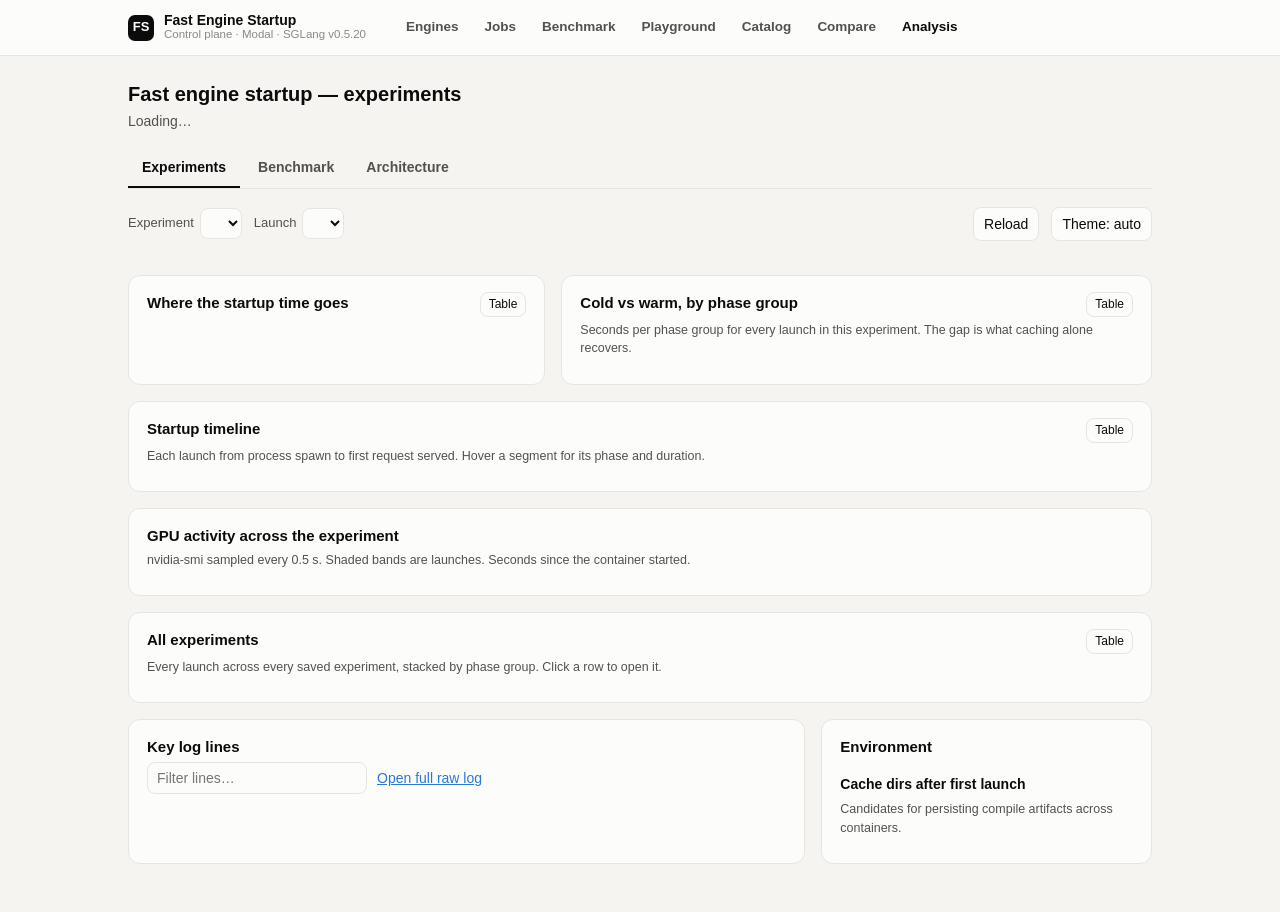
==== commit 7057d999: "Benchmark page, download trials, diagnostics, and deck updates - Benchmark page (/bench): run fes-be" ====
--- a/fes/web/index.html
+++ b/fes/web/index.html
@@ -152,6 +152,7 @@
     <nav class="topnav">
       <a href="/">Engines</a>
       <a href="/jobs">Jobs</a>
+      <a href="/bench">Benchmark</a>
       <a href="/playground">Playground</a>
       <a href="/catalog">Catalog</a>
       <a href="/compare">Compare</a>
@@ -491,15 +492,26 @@
   if (detail) d.appendChild(h("div", { class: "d" + (good ? " good" : "") }, detail));
   return d;
 }
+// A trial that started without weights (Benchmark page: "Download first") downloads before spawn.
+// The charts show it as its own grey segment/slice ahead of the five startup phases.
+const DL_COLOR = "#94a3b8", DL_NAME = "Weight download (before spawn)";
+const dlSeconds = (run, L) => (run.download && (!L || L.run === 1) ? run.download.wall_s : 0);
+
 function renderKpis(run, L) {
   const box = $("kpis");
   box.replaceChildren();
   const cold = run.launches[0], warm = run.launches[run.launches.length - 1];
   const gb = (L.weight_gb_per_gpu || 0) * run.tp;
   const busy = L.gpu_busy || {};
+  const d = run.download;  // set when the trial started without weights (Benchmark page: "Download first")
+  if (d && L.run === 1) box.append(
+    kpi(fmt(d.wall_s), "s", "Weight download (before spawn)",
+        `${fmt(d.bytes / 1e9, 0)} GB at ${fmt(d.bytes / 1e9 / Math.max(d.seconds, 1e-3), 2)} GB/s · `
+        + (d.mode === "gpu" ? "on the GPU box, GPUs idle and billed" : "on a CPU sandbox, no GPU billed")));
   box.append(
     kpi(fmt(L.ready_s), "s", `Spawn → first request (${L.label})`,
-        run.container_start_s != null && L.run === 1 ? `+ ${fmt(run.container_start_s)} s container start` : "reused container"),
+        run.container_start_s != null && L.run === 1
+          ? `+ ${fmt(run.container_start_s)} s container start` + (d ? ` + ${fmt(d.wall_s)} s download` : "") : "reused container"),
     kpi(fmt(L.load_s), "s", "Weight load",
         gb && L.load_s ? `${fmt(gb, 1)} GB at ${fmt(gb / L.load_s, 2)} GB/s` : ""),
     kpi(fmt(L.groups[3]), "s", "CUDA graph capture",
@@ -514,15 +526,23 @@
 }
 
 function renderDonut(run, L) {
-  const total = L.groups.reduce((a, b) => a + b, 0);
-  $("donutSub").textContent = `Run ${L.run} (${L.label}): share of ${fmt(total)} s from spawn to first request, in five phase groups.`;
+  const dl = dlSeconds(run, L);
+  const vals = dl ? [...L.groups, dl] : L.groups;                     // index 5 = the download, when present
+  const names = dl ? [...run.groups, DL_NAME] : run.groups;
+  const colorOf = (i) => (i < run.groups.length ? color(i) : DL_COLOR);
+  const total = vals.reduce((a, b) => a + b, 0);
+  const order = vals.map((_, i) => i).sort((a, b) => vals[b] - vals[a]);  // largest first
+  $("donutSub").textContent = dl
+    ? `Run ${L.run} (${L.label}): ${fmt(total)} s from the start of the weight download to first request.`
+    : `Run ${L.run} (${L.label}): share of ${fmt(total)} s from spawn to first request, in five phase groups.`;
   mount("donut", (host) => {
     const W = 500, H = 250, cx = 125, cy = 125, R = 110, r = 70;
     const svg = el("svg", { viewBox: `0 0 ${W} ${H}`, width: "100%", role: "img",
       "aria-label": "Donut chart of startup time by phase group" }, host);
     let a0 = -Math.PI / 2;
     const surface = css("--surface-1");
-    L.groups.forEach((v, i) => {
+    order.forEach((i) => {
+      const v = vals[i];
       if (v <= 0) return;
       const a1 = a0 + (v / total) * Math.PI * 2;
       const large = a1 - a0 > Math.PI ? 1 : 0;
@@ -530,29 +550,34 @@
       const [x0, y0] = p(R, a0), [x1, y1] = p(R, a1), [x2, y2] = p(r, a1), [x3, y3] = p(r, a0);
       const path = el("path", {
         d: `M${x0},${y0} A${R},${R} 0 ${large} 1 ${x1},${y1} L${x2},${y2} A${r},${r} 0 ${large} 0 ${x3},${y3} Z`,
-        fill: color(i), stroke: surface, "stroke-width": 2, "stroke-linejoin": "round",
+        fill: colorOf(i), stroke: surface, "stroke-width": 2, "stroke-linejoin": "round",
       }, svg);
-      hover(path, () => [run.groups[i], [{ value: `${fmt(v)} s`, name: `${fmt((100 * v) / total, 0)}% of startup`, color: color(i) }]]);
+      hover(path, () => [names[i], [{ value: `${fmt(v)} s`, name: `${fmt((100 * v) / total, 0)}% of the total`, color: colorOf(i) }]]);
       a0 = a1;
     });
     text(svg, cx, cy - 4, `${fmt(total, 0)} s`, { "text-anchor": "middle", class: "ink", "font-size": 26, "font-weight": 650 });
     text(svg, cx, cy + 16, L.label === "cold" ? "cold start" : L.label.startsWith("group") ? `${L.label} · cold` : "warm start", { "text-anchor": "middle", class: "muted", "font-size": 12 });
     // legend doubles as direct labels: swatch, name, value, share
-    L.groups.forEach((v, i) => {
-      const y = 38 + i * 38;
-      roundedBar(svg, 262, y - 9, 10, 10, color(i), { r: 3 });
-      text(svg, 280, y, run.groups[i], { class: "ink", "font-size": 12 });
+    order.forEach((i, k) => {
+      const v = vals[i], y = 30 + k * (dl ? 34 : 38);
+      roundedBar(svg, 262, y - 9, 10, 10, colorOf(i), { r: 3 });
+      text(svg, 280, y, names[i], { class: "ink", "font-size": 12 });
       text(svg, 280, y + 16, `${fmt(v)} s · ${fmt((100 * v) / total, 0)}%`, { "font-size": 12 });
     });
   }, () => table(["Phase group", "Seconds", "Share"],
-      L.groups.map((v, i) => [run.groups[i], fmt(v), fmt((100 * v) / total, 0) + "%"]), [1, 2]));
+      order.map((i) => [names[i], fmt(vals[i]), fmt((100 * vals[i]) / total, 0) + "%"]), [1, 2]));
 }
 
 function renderCompare(run) {
-  const Ls = run.launches;
+  const Ls0 = run.launches;
+  // With a download, each launch gets a sixth value (the download; 0 for warm launches), drawn in grey.
+  const Ls = run.download ? Ls0.map((l) => ({ ...l, groups: [...l.groups, dlSeconds(run, l)] })) : Ls0;
+  const names = run.download ? [...run.groups, DL_NAME] : run.groups;
+  const colorOf = (i) => (i < run.groups.length ? color(i) : DL_COLOR);
+  const order = names.map((_, i) => i).sort((a, b) => Ls[0].groups[b] - Ls[0].groups[a]);  // by cold time, largest first
   mount("compare", (host) => {
     const W = 680, rowH = 18, gapIn = 4, gapOut = 16, left = 230, right = 56;
-    const H = 20 + run.groups.length * (Ls.length * (rowH + gapIn) + gapOut) + 20;
+    const H = 20 + names.length * (Ls.length * (rowH + gapIn) + gapOut) + 20;
     const svg = el("svg", { viewBox: `0 0 ${W} ${H}`, width: "100%", role: "img", "aria-label": "Cold vs warm by phase group" }, host);
     const max = Math.max(...Ls.flatMap((l) => l.groups));
     const ticks = niceTicks(max, 4), xmax = ticks[ticks.length - 1];
@@ -563,14 +588,15 @@
       text(svg, x(t), H - 4, `${t}s`, { "text-anchor": "middle" });
     }
     let y = 18;
-    run.groups.forEach((g, gi) => {
+    order.forEach((gi) => {
+      const g = names[gi];
       const blockH = Ls.length * (rowH + gapIn) - gapIn;
       text(svg, left - 10, y + blockH / 2 + 4, g, { "text-anchor": "end", class: "ink", "font-size": 12 });
       Ls.forEach((l, li) => {
         const v = l.groups[gi];
-        const bar = roundedBar(svg, left, y, Math.max(x(v) - left, 1), rowH, color(gi), { left: false });
+        const bar = roundedBar(svg, left, y, Math.max(x(v) - left, 1), rowH, colorOf(gi), { left: false });
         if (li > 0) bar.setAttribute("fill-opacity", 0.42);
-        hover(bar, () => [g, Ls.map((o) => ({ value: `${fmt(o.groups[gi])} s`, name: `run ${o.run} (${o.label})`, color: color(gi) }))]);
+        hover(bar, () => [g, Ls.map((o) => ({ value: `${fmt(o.groups[gi])} s`, name: `run ${o.run} (${o.label})`, color: colorOf(gi) }))]);
         text(svg, x(v) + 6, y + rowH / 2 + 4, `${fmt(v)}s`, { class: li === 0 ? "ink" : "" });
         y += rowH + gapIn;
       });
@@ -586,7 +612,7 @@
     });
     host.appendChild(leg);
   }, () => table(["Phase group", ...Ls.map((l) => `Run ${l.run} (${l.label}) s`), ...(Ls.length > 1 ? ["Δ s"] : [])],
-      run.groups.map((g, i) => [g, ...Ls.map((l) => fmt(l.groups[i])),
+      order.map((i) => [names[i], ...Ls.map((l) => fmt(l.groups[i])),
         ...(Ls.length > 1 ? [fmt(Ls[0].groups[i] - Ls[Ls.length - 1].groups[i])] : [])]),
       Ls.map((_, i) => i + 1).concat(Ls.length > 1 ? [Ls.length + 1] : [])));
 }
@@ -597,7 +623,8 @@
     const W = 1200, left = 120, right = 70, rowH = 26, rowGap = 22, top = 10;
     const H = top + Ls.length * (rowH + rowGap) + 26;
     const svg = el("svg", { viewBox: `0 0 ${W} ${H}`, width: "100%", role: "img", "aria-label": "Startup timeline per launch" }, host);
-    const max = Math.max(...Ls.map((l) => l.ready_s));
+    const off = (l) => dlSeconds(run, l);                                // the cold launch starts after its download
+    const max = Math.max(...Ls.map((l) => l.ready_s + off(l)));
     const ticks = niceTicks(max, 8), xmax = ticks[ticks.length - 1];
     const x = (v) => left + (v / xmax) * (W - left - right);
     for (const t of ticks) {
@@ -607,10 +634,16 @@
     Ls.forEach((l, li) => {
       const y = top + li * (rowH + rowGap) + 8;
       text(svg, left - 12, y + rowH / 2 + 4, `Run ${l.run} (${l.label})`, { "text-anchor": "end", class: "ink", "font-size": 12.5 });
-      const segs = l.segments;
+      const segs = l.segments, o = off(l);
+      if (o) {
+        const w = Math.max(x(o) - x(0) - 2, 0.8);
+        const bar = roundedBar(svg, x(0), y, w, rowH, DL_COLOR, { left: true, right: false });
+        hover(bar, () => [DL_NAME, [{ value: `${fmt(o)} s`, name: run.download.mode === "gpu" ? "on the GPU box, GPUs idle" : "on a CPU sandbox, no GPU" }]]);
+        if (w > 46) text(svg, x(0) + w / 2, y + rowH / 2 + 4, `download ${fmt(o, 0)}s`, { "text-anchor": "middle", "font-size": 11 }).style.fill = "#0b0b0b";
+      }
       segs.forEach((s, si) => {
-        const x0 = x(s.start), w = Math.max(x(s.end) - x0 - 2, 0.8);
-        const bar = roundedBar(svg, x0, y, w, rowH, color(s.group), { left: si === 0, right: si === segs.length - 1 });
+        const x0 = x(s.start + o), w = Math.max(x(s.end + o) - x0 - 2, 0.8);
+        const bar = roundedBar(svg, x0, y, w, rowH, color(s.group), { left: si === 0 && !o, right: si === segs.length - 1 });
         hover(bar, () => [s.name, [
           { value: `${fmt(s.end - s.start)} s`, name: run.groups[s.group], color: color(s.group) },
           { value: `${fmt(s.start)}–${fmt(s.end)} s`, name: "from spawn" },
@@ -619,17 +652,26 @@
         if (w > 46) text(svg, x0 + w / 2, y + rowH / 2 + 4, `${fmt(s.end - s.start, 0)}s`, { "text-anchor": "middle", "font-size": 11 })
           .style.fill = s.group <= 1 ? "#ffffff" : "#0b0b0b";
       });
-      text(svg, x(l.ready_s) + 8, y + rowH / 2 + 5, `${fmt(l.ready_s)} s`, { class: "ink", "font-weight": 650, "font-size": 13 });
+      text(svg, x(l.ready_s + o) + 8, y + rowH / 2 + 5, `${fmt(l.ready_s + o)} s`,
+        { class: "ink", "font-weight": 650, "font-size": 13 });
     });
     const leg = h("div", { class: "legend" });
+    if (run.download) {
+      const it = h("span", { class: "item" }), sw = h("span", { class: "sw" });
+      sw.style.background = DL_COLOR; it.append(sw, h("span", {}, "Weight download")); leg.appendChild(it);
+    }
     run.groups.forEach((g, i) => {
       const it = h("span", { class: "item" }), sw = h("span", { class: "sw" });
       sw.style.background = color(i); it.append(sw, h("span", {}, g)); leg.appendChild(it);
     });
     host.appendChild(leg);
   }, () => table(["Launch", "Segment", "Group", "Start s", "End s", "Duration s"],
-      Ls.flatMap((l) => l.segments.map((s) => [`Run ${l.run} (${l.label})`, s.name, run.groups[s.group],
-        fmt(s.start), fmt(s.end), fmt(s.end - s.start)])), [3, 4, 5]));
+      Ls.flatMap((l) => {
+        const o = dlSeconds(run, l);
+        const rows = l.segments.map((s) => [`Run ${l.run} (${l.label})`, s.name, run.groups[s.group],
+          fmt(s.start + o), fmt(s.end + o), fmt(s.end - s.start)]);
+        return o ? [[`Run ${l.run} (${l.label})`, "download", "Weight download", fmt(0), fmt(o), fmt(o)], ...rows] : rows;
+      }), [3, 4, 5]));
 }
 
 function renderGpu(run) {
